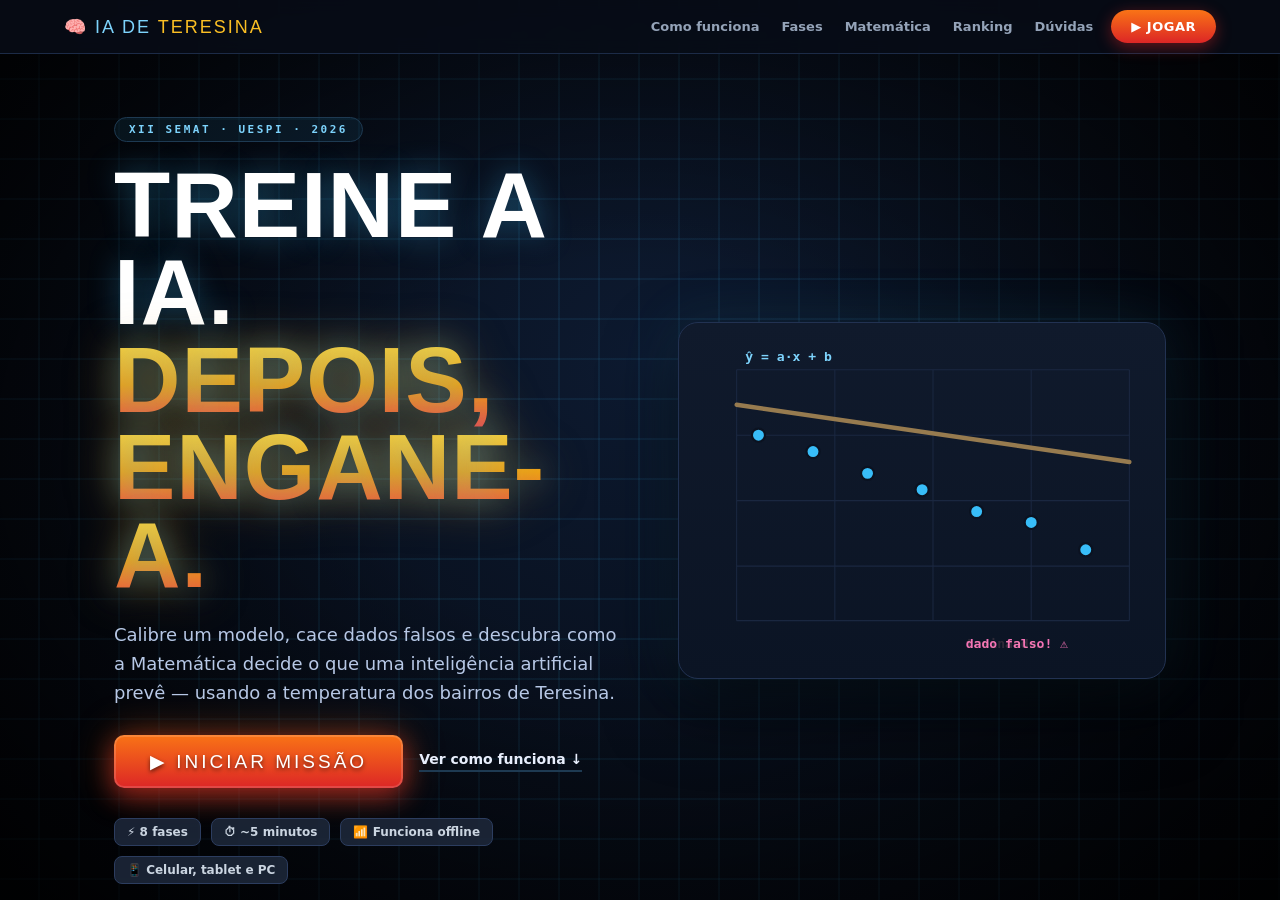
==== index.html @ c582d260 "Atualizei o jogo e adicionei a estruturação final do projeto" ====
<!DOCTYPE html>
<html lang="pt-BR">
<head>
<meta charset="utf-8">
<meta name="viewport" content="width=device-width, initial-scale=1, maximum-scale=1, user-scalable=no, viewport-fit=cover">
<title>IA de Teresina — Arcade Edition</title>
<meta name="description" content="Jogo educativo de Matemática e IA: treine um modelo, cace dados falsos e engane a IA de Teresina. XII SEMAT · UESPI 2026.">
<meta name="theme-color" content="#0b1220">
<link rel="icon" href="data:image/svg+xml,%3Csvg xmlns='http://www.w3.org/2000/svg' viewBox='0 0 100 100'%3E%3Ctext y='.9em' font-size='90'%3E%F0%9F%A7%A0%3C/text%3E%3C/svg%3E">
<link rel="stylesheet" href="style.css">
</head>
<body>
<canvas id="fx" aria-hidden="true"></canvas>
<noscript><p style="padding:24px;color:#fff;font-family:sans-serif">Ative o JavaScript para jogar IA de Teresina.</p></noscript>

<div class="splash" id="splashScreen"><div class="lp">
  <nav class="lp-nav">
    <div class="lp-brand">🧠 IA DE <span>TERESINA</span></div>
    <div class="lp-links"><a role="link" tabindex="0" data-t="lpHow">Como funciona</a><a role="link" tabindex="0" data-t="lpPhases">Fases</a><a role="link" tabindex="0" data-t="lpMath">Matemática</a><a role="link" tabindex="0" data-t="lpRank">Ranking</a><a role="link" tabindex="0" data-t="lpFaq">Dúvidas</a></div>
    <button class="lp-cta js-start">▶ JOGAR</button>
  </nav>

  <section class="lp-hero">
    <div>
      <div class="lp-pill">XII SEMAT · UESPI · 2026</div>
      <h1>TREINE A IA.<br><em>DEPOIS, ENGANE-A.</em></h1>
      <p class="lp-lead">Calibre um modelo, cace dados falsos e descubra como a Matemática decide o que uma inteligência artificial prevê — usando a temperatura dos bairros de Teresina.</p>
      <div class="lp-actions"><button class="btn-start js-start" id="btnStart">▶ INICIAR MISSÃO</button><a class="lp-ghost" role="link" tabindex="0" data-t="lpHow">Ver como funciona ↓</a></div>
      <ul class="lp-proof"><li>⚡ 8 fases</li><li>⏱ ~5 minutos</li><li>📶 Funciona offline</li><li>📱 Celular, tablet e PC</li></ul>
    </div>
    <div class="lp-vis">
      <svg class="lp-svg" viewBox="0 0 420 300" role="img" aria-label="Uma reta de regressão é calibrada e depois puxada por um dado falso">
        <path d="M40 30H400M40 90H400M40 150H400M40 210H400M40 260H400M40 30V260M130 30V260M220 30V260M310 30V260M400 30V260" stroke="#1a2740" fill="none"/>
        <g fill="#38bdf8" stroke="#0b1220" stroke-width="2"><circle cx="60" cy="90" r="6"/><circle cx="110" cy="105" r="6"/><circle cx="160" cy="125" r="6"/><circle cx="210" cy="140" r="6"/><circle cx="260" cy="160" r="6"/><circle cx="310" cy="170" r="6"/><circle cx="360" cy="195" r="6"/></g>
        <circle cx="390" cy="48" r="8" fill="#f472b6" stroke="#0b1220" stroke-width="2"><animate attributeName="opacity" values="0;0;0;1;1;0" keyTimes="0;.45;.5;.55;.9;1" dur="8s" repeatCount="indefinite"/></circle>
        <line x1="40" x2="400" y1="45" y2="45" stroke="#ef4444" stroke-width="4" stroke-linecap="round">
          <animate attributeName="y1" values="45;45;85;85;125;125;45" keyTimes="0;.1;.3;.5;.65;.9;1" dur="8s" repeatCount="indefinite"/>
          <animate attributeName="y2" values="45;45;208;208;150;150;45" keyTimes="0;.1;.3;.5;.65;.9;1" dur="8s" repeatCount="indefinite"/>
          <animate attributeName="stroke" values="#ef4444;#ef4444;#22c55e;#22c55e;#a855f7;#a855f7;#ef4444" keyTimes="0;.1;.3;.5;.65;.9;1" dur="8s" repeatCount="indefinite"/>
        </line>
        <text x="48" y="22">ŷ = a·x + b<animate attributeName="opacity" values="1;1" dur="1s" repeatCount="indefinite"/></text>
        <text x="250" y="285">IA calibrada ✓<animate attributeName="opacity" values="0;0;1;1;0;0" keyTimes="0;.28;.32;.5;.55;1" dur="8s" repeatCount="indefinite"/></text>
        <text x="250" y="285" style="fill:#f472b6">dado falso! ⚠<animate attributeName="opacity" values="0;0;1;1;0" keyTimes="0;.55;.6;.9;.95" dur="8s" repeatCount="indefinite"/></text>
        <text x="250" y="285" style="fill:#fca5a5">treinando…<animate attributeName="opacity" values="1;1;0;0;1" keyTimes="0;.1;.2;.95;1" dur="8s" repeatCount="indefinite"/></text>
      </svg>
    </div>
  </section>

  <section class="lp-sec" id="lpHow">
    <div class="lp-row rv"><div><div class="lp-tag">01 · TREINE</div><h3>Ensine a IA a enxergar o calor</h3><p>Arraste a reta até o erro (EQM) ficar mínimo. Cada ponto é um bairro de Teresina; cada barra é o quanto a IA errou. Você sente, na prática, o que “aprender com dados” significa.</p></div>
      <div class="lp-art"><svg class="lp-svg" viewBox="0 0 320 190"><line x1="20" y1="40" x2="300" y2="150" stroke="#22c55e" stroke-width="4" stroke-linecap="round"/><g stroke="#94a3b8" stroke-dasharray="3 4"><path d="M60 62V45M110 82V105M160 102V90M210 122V140M260 142V132"/></g><g fill="#38bdf8"><circle cx="60" cy="45" r="6"/><circle cx="110" cy="105" r="6"/><circle cx="160" cy="90" r="6"/><circle cx="210" cy="140" r="6"/><circle cx="260" cy="132" r="6"/></g><text x="20" y="180" style="fill:#7dd3fc;font:800 12px ui-monospace,monospace">resíduo = y − ŷ</text></svg></div></div>
    <div class="lp-row rv"><div><div class="lp-tag">02 · INVESTIGUE</div><h3>Detetive de dados</h3><p>Um sensor mente. Uma periferia ficou de fora. Descubra o <b>outlier</b>, corrija o <b>viés de amostragem</b> e veja a reta se endireitar para toda a cidade.</p></div>
      <div class="lp-art"><svg class="lp-svg" viewBox="0 0 320 190"><g fill="#164e63" stroke="#31456b" stroke-width="2"><rect x="10" y="10" width="95" height="50" rx="8"/><rect x="113" y="10" width="95" height="50" rx="8"/><rect x="216" y="10" width="95" height="50" rx="8"/><rect x="10" y="70" width="95" height="50" rx="8"/><rect x="113" y="70" width="95" height="50" rx="8"/><rect x="216" y="70" width="95" height="50" rx="8"/><rect x="113" y="130" width="95" height="50" rx="8"/><rect x="216" y="130" width="95" height="50" rx="8"/></g><rect class="blk" x="10" y="130" width="95" height="50" rx="8" stroke="#ef4444" stroke-width="2"/><text x="58" y="160" text-anchor="middle" style="fill:#fecaca">⚠ 44,0 °C</text></svg></div></div>
    <div class="lp-row rv"><div><div class="lp-tag">03 · ENGANE</div><h3>Agora, vire o hacker</h3><p>Plante dados falsos nas pontas do gráfico e faça a IA errar sem ser detectada. Você descobre a <b>alavancagem</b>: por que um único ponto no lugar certo vale mais que dez no meio.</p></div>
      <div class="lp-art"><svg class="lp-svg" viewBox="0 0 320 190"><line x1="20" y1="60" x2="300" y2="140" stroke="#38bdf8" stroke-width="3" stroke-dasharray="6 6" opacity=".6"/><line x1="20" y1="95" x2="300" y2="72" stroke="#a855f7" stroke-width="4" stroke-linecap="round"/><g fill="#38bdf8"><circle cx="50" cy="70" r="6"/><circle cx="110" cy="85" r="6"/><circle cx="170" cy="103" r="6"/><circle cx="230" cy="120" r="6"/></g><rect x="284" y="26" width="13" height="13" fill="#f472b6" transform="rotate(45 290 32)"/><text x="20" y="180" style="fill:#e9d5ff;font:800 12px ui-monospace,monospace">h = 1/n + (x−x̄)²/Σ(x−x̄)²</text></svg></div></div>
  </section>

  <section class="lp-sec" id="lpPhases"><h2>8 FASES, 8 CONCEITOS</h2><p class="lp-sub">Da calibração ao ataque: cada fase ensina uma ideia real de ciência de dados e segurança de IA.</p><div class="lp-grid" id="lpGrid"></div></section>

  <section class="lp-sec" id="lpMath"><h2>A MATEMÁTICA POR TRÁS</h2><p class="lp-sub">Nada de caixa-preta: tudo que a IA faz aqui cabe numa folha de caderno.</p>
    <div class="lp-grid"><div class="lp-card"><b>Modelo</b><div class="lp-formula">ŷ = a·x + b</div><span>Reta que relaciona área verde e temperatura.</span></div>
    <div class="lp-card"><b>Erro</b><div class="lp-formula">EQM = (1/n)·Σ(y−ŷ)²</div><span>Quanto menor, melhor a IA.</span></div>
    <div class="lp-card"><b>Aprendizado</b><div class="lp-formula">a ← a − η·∂EQM/∂a</div><span>Gradiente descendente: descer a ladeira do erro.</span></div>
    <div class="lp-card"><b>Alavancagem</b><div class="lp-formula">h = 1/n + (x−x̄)²/Σ(x−x̄)²</div><span>Quem tem poder para puxar a reta.</span></div></div>
  </section>

  <section class="lp-sec lp-rank" id="lpRank"><h2>RANKING DO DIA</h2><p class="lp-sub">As melhores pontuações deste dispositivo. Será que você entra no top 10?</p><div class="rank-list" id="lpRankList" style="max-height:none"></div></section>

  <section class="lp-sec" id="lpFaq"><h2>DÚVIDAS RÁPIDAS</h2><p class="lp-sub"></p>
    <details><summary>O que é este jogo?</summary><p>Um jogo educativo sobre regressão linear e segurança de IA. Você treina um modelo que prevê a temperatura de bairros de Teresina, corrige dados ruins e tenta enganá-lo.</p></details>
    <details><summary>Preciso de internet?</summary><p>Não. O jogo roda inteiro no navegador, sem conexão.</p></details>
    <details><summary>Os dados são reais?</summary><p>Os valores são didáticos e simulados, inspirados no calor de Teresina. O foco é entender o método, não medir a cidade.</p></details>
    <details><summary>A IA realmente aprende?</summary><p>Sim, de forma simples: é uma regressão linear ajustada por mínimos quadrados e gradiente descendente — a base de muitos modelos maiores.</p></details>
    <details><summary>Transparência sobre o uso de IA</summary><p>Ferramentas de IA apoiaram a programação do jogo. A Matemática, os dados e os testes são conferidos pela equipe, e os limites do modelo são discutidos no próprio jogo (viés, poucos dados e extrapolação).</p></details>
  </section>

  <section class="lp-final"><h2>PRONTO PARA ENGANAR A IA?</h2><button class="btn-start js-start">▶ INICIAR MISSÃO</button></section>

  <footer class="lp-foot">
    <div class="by">🎓 Estudantes do CETI Governador Dirceu Mendes Arcoverde</div><br>
    <b>XII Semana de Matemática da UESPI</b> · Feira de Matemática, Tecnologia e Inovação<br>
    16 a 19 de novembro de 2026 · Teresina, PI<br>
    Tema: “Conexões Inteligentes: A Matemática na Era da IA e das Novas Tecnologias de Ensino”
  </footer>
</div></div>

<div class="stage-overlay" id="stageOverlay">
  <div class="stage-flash"></div>
  <div class="stage-card">
    <div class="stage-num" id="stageNum">1</div>
    <div class="stage-content">
      <div class="stage-tag" id="stageTag">STAGE 01 / 08</div>
      <div class="stage-title" id="stageTitle">CALIBRAÇÃO</div>
      <div class="stage-sub" id="stageSub">Arraste as pontas da reta</div>
    </div>
  </div>
</div>

<div class="clear-overlay" id="clearOverlay">
  <div class="clear-card">
    <div class="clear-check">✓</div>
    <div class="clear-title">STAGE CLEAR!</div>
    <div class="clear-bonus" id="clearBonus">+300 PTS</div>
    <div class="clear-extra" id="clearExtra"></div>
  </div>
</div>

<div class="combo-flash" id="comboFlash">
  <div class="combo-flash-inner">
    <div class="combo-flash-text" id="comboFlashText">COMBO x3!</div>
    <div class="combo-flash-sub" id="comboFlashSub">+100 PTS EXTRA</div>
  </div>
</div>

<div class="concept-card" id="conceptCard">
  <button class="concept-close" id="conceptClose" aria-label="Fechar">×</button>
  <div class="concept-icon" id="conceptIcon">💡</div>
  <div class="concept-tag" id="conceptTag">CONCEITO</div>
  <div class="concept-title" id="conceptTitle">Ajuste de Modelo</div>
  <div class="concept-text" id="conceptText">Uma reta representa a relação entre variáveis.</div>
  <div class="concept-formula" id="conceptFormula">ŷ = a·x + b</div>
</div>

<div id="app">
  <header>
    <div class="brand">🧠 IA DE <span>TERESINA</span></div>
    <div class="hud">
      <div class="chip timer" id="hudTimer">0:00</div>
      <div class="chip combo" id="hudCombo">🔥 x0</div>
      <div class="chip lvl"><span class="lvl-badge">LV</span><b id="hudLevel">1</b></div>
      <div class="chip">⭐ <b id="hudScore">0</b></div>
      <button class="chip" id="btnMath" title="Ver a Matemática" aria-label="Ver a Matemática">📐</button>
      <button class="chip" id="btnMute" title="Som" aria-label="Ligar ou desligar o som">🔊</button>
      <button class="chip" id="btnFull" title="Tela cheia" aria-label="Tela cheia">⛶</button>
      <button class="chip" id="btnReset" title="Reiniciar" aria-label="Reiniciar a partida">↻</button>
    </div>
  </header>
  <div class="stage-track" id="stagePips">
    <div class="pip active" data-n="1"></div>
    <div class="pip" data-n="2"></div>
    <div class="pip" data-n="3"></div>
    <div class="pip" data-n="4"></div>
    <div class="pip" data-n="5"></div>
    <div class="pip" data-n="6"></div>
    <div class="pip" data-n="7"></div>
    <div class="pip" data-n="8"></div>
  </div>
  <div class="banner" id="banner" role="status" aria-live="polite">Arraste as pontas da reta para calibrar a previsão de calor!</div>
  <div class="mathstrip">
    <span class="ms-tag">CÁLCULO</span>
    <span class="ms-body" id="msBody" title="Ver a Matemática">ŷ = a·x + b</span>
    <div class="train-indicator">
      <svg class="brain" id="brain" viewBox="0 0 60 22" aria-hidden="true"></svg>
      <div class="train-stat"><span class="lbl">ÉPOCA</span><span class="val" id="epochNum">0</span></div>
      <div class="train-stat"><span class="lbl">LOSS</span><span class="val" id="lossVal">—</span></div>
    </div>
  </div>
  <main>
    <section class="panel" id="graphPanel">
      <div class="boss-badge">⚠ BOSS FIGHT ⚠</div>
      <div class="hack-badge">💀 MODO HACKER 💀</div>
      <div class="thermo">
        <div class="tube"><div class="mercury" id="mercury"></div></div>
        <div class="tval" id="tval">43°C</div>
        <div class="tlabel">SENSAÇÃO<br>TÉRMICA</div>
      </div>
      <div class="canvas-wrap">
        <canvas id="graph"></canvas>
        <div class="prec-overlay">PRECISÃO<div class="prec-bar"><div class="prec-fill" id="precFill"></div></div></div>
        <div class="eqm-readout" id="eqmReadout">EQM 0,000</div>
        <div class="train-log" id="trainLog"></div>
        <div class="hack-toolbar" id="hackToolbar">
          <button class="hack-btn" id="btnUndoHack">↶ Desfazer</button>
          <button class="hack-btn" id="btnClearHack">⟲ Limpar</button>
        </div>
      </div>
    </section>
    <section class="panel" id="mapPanel">
      <div class="map-title">MAPA DE TERESINA</div>
      <canvas id="aiSphere" aria-hidden="true"></canvas>
      <div class="ai-say" id="aiSay" role="status"></div>
      <svg id="map" viewBox="0 0 324 222" preserveAspectRatio="xMidYMid meet"></svg>
      <div class="map-legend">
        <div class="lg"><span class="dot" style="background:#164e63"></span>COM DADOS</div>
        <div class="lg"><span class="dot" style="background:#475569"></span>SEM DADOS</div>
        <div class="lg"><span class="dot" style="background:#166534"></span>COLETADO</div>
      </div>
    </section>
  </main>
</div>

<div class="overlay" id="eduModal">
  <div class="card edu-card">
    <div class="edu-badge">📚 CONCEITO</div>
    <div class="edu-scroll">
    <div class="edu-icon" id="eduIcon">📈</div>
    <div class="edu-term" id="eduTerm">Regressão Linear</div>
    <div class="edu-def" id="eduDef"></div>
    <div class="edu-formula-box">
      <div class="edu-formula-label">FÓRMULA</div>
      <div class="edu-formula" id="eduFormula"></div>
    </div>
    <div class="edu-why" id="eduWhy"></div>
    <div class="edu-preview" id="eduPreview"></div>
    <button class="btn" id="btnEduUnderstood">Entendi ✓</button>
    </div>
  </div>
</div>

<div class="overlay" id="anomalyModal">
  <div class="card">
    <h3>🔍 Analisar Causa da Anomalia</h3>
    <p>O sensor do <b>Polo Industrial</b> marcou <b>44,0 °C</b> enquanto o modelo previa <b id="predVal">—</b>.</p>
    <div class="calcbox" id="calcBox"></div>
    <p>Qual é o <b>resíduo</b> desse sensor?</p>
    <div class="options" id="anomalyOptions"></div>
    <div class="loading-wrap" id="loadingWrap">
      <div class="loading-bar"><div class="loading-fill" id="loadingFill"></div></div>
      <div class="loading-txt" id="loadingTxt">Treinando a IA…</div>
    </div>
  </div>
</div>

<div class="overlay" id="quizModal">
  <div class="card">
    <h3 id="quizTitle"></h3>
    <div id="quizBody"></div>
    <div class="options" id="quizOptions"></div>
  </div>
</div>

<div class="overlay" id="mathModal">
  <div class="card">
    <h3>📐 A Matemática por trás da IA</h3>
    <div class="calcbox" style="border-left-color:#f59e0b">
      <div class="cl"><span>1 · Regressão Linear</span><b>ŷ = a·x + b</b></div>
      <div class="cl"><span>a = <b id="mA">0</b> · b = <b id="mB">0</b></span></div>
    </div>
    <div class="calcbox">
      <div class="cl"><span>2 · EQM = (1/n)·Σ(y−ŷ)²</span><b id="mEqm">0</b></div>
      <div class="cl"><span>n = <b id="mN">0</b></span></div>
    </div>
    <div class="calcbox">
      <div class="cl"><span>3 · Gradiente ∂EQM/∂a = −(2/n)Σx(y−ŷ)</span><b id="mGa">0</b></div>
      <div class="cl"><span>Gradiente ∂EQM/∂b = −(2/n)Σ(y−ŷ)</span><b id="mGb">0</b></div>
    </div>
    <div class="calcbox">
      <div class="cl"><span>4 · Passo</span><b>a ← a − η·∂EQM/∂a</b></div>
      <div class="cl"><span>b ← b − η·∂EQM/∂b</span></div>
    </div>
    <div class="calcbox" style="border-left-color:#a855f7">
      <div class="cl"><span>5 · Alavancagem de um ponto</span><b>h = 1/n + (x−x̄)²/Σ(x−x̄)²</b></div>
      <div class="cl"><span>Pontos nos extremos têm h grande → puxam a reta</span></div>
    </div>
    <p style="font-size:12px;margin-top:6px">Um <b>outlier</b> tem resíduo grande e puxa a reta inteira. Amostra incompleta gera <b>viés</b>. Um dado com <b>alta alavancagem</b> e resíduo pequeno escapa do detector — é o <b>mascaramento</b>.</p>
    <div style="text-align:center;margin-top:12px">
      <button class="btn ghost" id="closeMath">FECHAR</button>
    </div>
  </div>
</div>

<div class="overlay" id="finalModal">
  <div class="card final-card">
    <div style="font-size:40px" id="finalEmoji">🥇</div>
    <div class="final-title" id="finalTitle">HACKER DE TERESINA</div>
    <div class="final-sub">Titulação XII SEMAT · IA de Teresina</div>
    <div class="stat-row">
      <div class="stat"><div class="v" id="finalScore">0</div><div class="l">PONTOS</div></div>
      <div class="stat"><div class="v" id="finalTime">0s</div><div class="l">TEMPO</div></div>
      <div class="stat"><div class="v" id="finalCombo">0</div><div class="l">COMBO</div></div>
    </div>
    <div class="initials-row" id="initialsRow">
      <input type="text" id="initialsInput" maxlength="3" placeholder="ABC" aria-label="Suas iniciais">
      <button class="btn green" id="btnSaveRank" style="white-space:nowrap">SALVAR</button>
    </div>
    <div class="recap-t" id="recapT"></div>
    <div class="recap" id="recap"></div>
    <div class="rank-list" id="rankList"></div>
    <button class="btn" id="btnNextPlayer" style="margin-top:8px">▶ PRÓXIMO JOGADOR</button>
  </div>
</div>

<script src="game.js"></script>
</body>
</html>
---- style.css ----
*{box-sizing:border-box;margin:0;padding:0}html,body{height:100%}
body{font-family:'Segoe UI',system-ui,-apple-system,Roboto,sans-serif;
  background:radial-gradient(1400px 900px at 50% -20%,#1a2b4f 0%,#0b1220 55%,#04070e 100%);
  color:#e8eefc;overflow:hidden;-webkit-user-select:none;user-select:none;-webkit-tap-highlight-color:transparent}
body::before{content:'';position:fixed;inset:0;pointer-events:none;z-index:1;
  background:radial-gradient(ellipse at center,transparent 40%,rgba(0,0,0,.45) 100%)}
body::after{content:'';position:fixed;inset:0;pointer-events:none;z-index:2;
  background:repeating-linear-gradient(0deg,rgba(255,255,255,.015) 0px,rgba(255,255,255,.015) 1px,transparent 1px,transparent 3px);mix-blend-mode:overlay}
#app{display:flex;flex-direction:column;height:100vh;height:100dvh;position:relative;z-index:3}
header{display:flex;align-items:center;gap:8px;
  padding:calc(7px + env(safe-area-inset-top,0px)) calc(12px + env(safe-area-inset-right,0px)) 7px calc(12px + env(safe-area-inset-left,0px));
  background:linear-gradient(180deg,rgba(20,30,52,.95),rgba(14,22,38,.92));
  border-bottom:1px solid #2c3d5f;
  box-shadow:0 2px 20px rgba(0,0,0,.5),inset 0 -1px 0 rgba(56,189,248,.15);
  flex:0 0 auto;z-index:5;flex-wrap:wrap}
.brand{font-family:'Impact','Arial Black',sans-serif;font-weight:900;font-size:17px;letter-spacing:2px;white-space:nowrap;
  background:linear-gradient(180deg,#7dd3fc,#2563eb);-webkit-background-clip:text;background-clip:text;color:transparent;
  filter:drop-shadow(0 0 8px rgba(56,189,248,.5))}
.brand span{background:linear-gradient(180deg,#fde68a,#f59e0b);-webkit-background-clip:text;background-clip:text;color:transparent;
  filter:drop-shadow(0 0 8px rgba(245,158,11,.5))}
.hud{margin-left:auto;display:flex;gap:6px;align-items:center;flex-wrap:wrap;justify-content:flex-end}
.chip{background:linear-gradient(180deg,#1e2a44,#141e33);border:1px solid #2c3d5f;border-radius:6px;padding:5px 10px;
  font-size:11.5px;font-weight:800;color:#c9d8f5;white-space:nowrap;
  box-shadow:inset 0 1px 0 rgba(255,255,255,.05),0 2px 6px rgba(0,0,0,.3);
  letter-spacing:.5px;font-family:ui-monospace,'Cascadia Code',monospace}
.chip b{color:#7dd3fc;font-weight:900}
.chip.timer{color:#fde68a;border-color:#78350f;box-shadow:inset 0 1px 0 rgba(255,255,255,.05),0 0 12px rgba(245,158,11,.2)}
.chip.combo{background:linear-gradient(180deg,#7c2d12,#451a03);border-color:#ea580c;color:#fed7aa;display:none;animation:comboPulse .6s ease-in-out infinite}
@keyframes comboPulse{50%{box-shadow:inset 0 1px 0 rgba(255,255,255,.05),0 0 20px rgba(234,88,12,.7)}}
.chip.lvl{background:linear-gradient(180deg,#164e63,#0c4a6e);border-color:#0891b2;color:#a5f3fc}
.chip.lvl .lvl-badge{font-size:9px;letter-spacing:1.5px;color:#67e8f9;margin-right:2px}
button.chip{cursor:pointer;font-family:ui-monospace,monospace;transition:.15s;color:#c9d8f5;background:linear-gradient(180deg,#243354,#182236)}
button.chip:hover{background:linear-gradient(180deg,#2c3d63,#1f2b44);border-color:#3d5480;box-shadow:inset 0 1px 0 rgba(255,255,255,.08),0 0 14px rgba(56,189,248,.25)}
button.chip:active{transform:scale(.95)}
.stage-track{flex:0 0 auto;display:flex;align-items:center;justify-content:center;gap:6px;padding:5px 12px;background:#0a1220;border-bottom:1px solid #16233a}
.pip{width:28px;height:8px;border-radius:2px;background:#1a2740;border:1px solid #253350;transition:.35s cubic-bezier(.2,1.2,.4,1)}
.pip.done{background:linear-gradient(90deg,#22c55e,#16a34a);border-color:#4ade80;box-shadow:0 0 10px rgba(34,197,94,.5)}
.pip.active{background:linear-gradient(90deg,#38bdf8,#0ea5e9);border-color:#7dd3fc;box-shadow:0 0 12px rgba(56,189,248,.7);animation:pipPulse 1.2s ease-in-out infinite}
@keyframes pipPulse{50%{box-shadow:0 0 20px rgba(56,189,248,1)}}
.banner{flex:0 0 auto;padding:8px 14px;font-size:13.5px;font-weight:800;text-align:center;
  background:linear-gradient(180deg,rgba(30,42,68,.7),rgba(15,25,42,.85));
  border-bottom:1px solid #1c2b47;color:#cfe4ff;min-height:38px;display:flex;align-items:center;justify-content:center;
  transition:background .3s;letter-spacing:.3px;text-shadow:0 1px 3px rgba(0,0,0,.5)}
.banner.alert{background:linear-gradient(180deg,rgba(127,29,29,.75),rgba(60,15,15,.85));border-color:#7f1d1d;color:#fecaca;animation:bannerAlert 1s ease-in-out infinite}
@keyframes bannerAlert{50%{background:linear-gradient(180deg,rgba(185,28,28,.9),rgba(80,15,15,.9))}}
.banner.ok{background:linear-gradient(180deg,rgba(21,128,61,.6),rgba(10,60,30,.85));border-color:#166534;color:#bbf7d0}
.banner.gold{background:linear-gradient(180deg,rgba(180,83,9,.6),rgba(80,40,10,.85));border-color:#b45309;color:#fde68a;animation:bannerGold 1.5s ease-in-out infinite}
@keyframes bannerGold{50%{background:linear-gradient(180deg,rgba(217,119,6,.75),rgba(100,50,10,.9))}}
.banner.hack{background:linear-gradient(180deg,rgba(88,28,135,.85),rgba(50,15,80,.9));border-color:#a855f7;color:#e9d5ff;animation:bannerHack 1.4s ease-in-out infinite}
@keyframes bannerHack{50%{background:linear-gradient(180deg,rgba(126,34,206,.9),rgba(70,20,110,.9))}}
.mathstrip{flex:0 0 auto;display:flex;align-items:center;gap:10px;padding:5px 14px;background:#0a1220;border-bottom:1px solid #16233a;
  font-family:ui-monospace,'Cascadia Code',Consolas,monospace;font-size:12px;color:#8fa6c9;overflow:hidden;white-space:nowrap}
.ms-tag{font-size:8px;letter-spacing:1.4px;text-transform:uppercase;color:#38bdf8;font-weight:900;border:1px solid #1e3a52;border-radius:4px;padding:2px 6px;flex:0 0 auto;background:rgba(56,189,248,.08)}
.ms-body{overflow:hidden;text-overflow:ellipsis;min-width:0;flex:1 1 auto;cursor:pointer;transition:color .15s}
.ms-body:hover{color:#c9d8f5}
.ms-body b{color:#7dd3fc;font-weight:800}
.ms-body em{color:#fde68a;font-style:normal;font-weight:900}
.train-indicator{display:flex;align-items:center;gap:7px;flex:0 0 auto;border-left:1px solid #1d2b45;padding-left:9px;font-size:10.5px;color:#6b81a8;font-weight:700}
.brain{width:50px;height:20px;color:#38bdf8;opacity:.35;transition:opacity .3s,filter .3s}
.brain.active{opacity:1;filter:drop-shadow(0 0 4px #38bdf8);animation:brainPulse .55s ease-in-out infinite}
@keyframes brainPulse{50%{filter:drop-shadow(0 0 9px #38bdf8)}}
.train-stat{display:flex;flex-direction:column;line-height:1.15}
.train-stat .lbl{font-size:7.5px;letter-spacing:.5px;text-transform:uppercase;color:#45608c}
.train-stat .val{font-size:11px;color:#7dd3fc;font-weight:800;font-family:ui-monospace,monospace}
main{flex:1 1 auto;display:grid;grid-template-columns:1.32fr 1fr;gap:9px;
  padding:9px calc(9px + env(safe-area-inset-right,0px)) calc(9px + env(safe-area-inset-bottom,0px)) calc(9px + env(safe-area-inset-left,0px));
  min-height:0}
.panel{position:relative;background:linear-gradient(180deg,#101a2c,#0b1424);border:1px solid #223252;border-radius:12px;min-height:0;overflow:hidden;box-shadow:0 6px 24px rgba(0,0,0,.5),inset 0 1px 0 rgba(255,255,255,.03)}
#graphPanel{display:flex}
#graphPanel.boss{border-color:#ef4444;animation:bossPulse 1.4s ease-in-out infinite}
@keyframes bossPulse{0%,100%{box-shadow:0 0 30px rgba(239,68,68,.25) inset,0 0 20px rgba(239,68,68,.2);border-color:#ef4444}50%{box-shadow:0 0 60px rgba(239,68,68,.45) inset,0 0 40px rgba(239,68,68,.5);border-color:#f87171}}
#graphPanel.hack{border-color:#a855f7;animation:hackPulse 1.6s ease-in-out infinite}
@keyframes hackPulse{0%,100%{box-shadow:0 0 30px rgba(168,85,247,.28) inset,0 0 22px rgba(168,85,247,.22);border-color:#a855f7}50%{box-shadow:0 0 60px rgba(168,85,247,.5) inset,0 0 42px rgba(168,85,247,.55);border-color:#c084fc}}
.boss-badge{position:absolute;top:8px;left:50%;transform:translateX(-50%);padding:3px 12px;border-radius:4px;font-size:10px;font-weight:900;letter-spacing:2px;
  font-family:ui-monospace,monospace;color:#fff;z-index:4;background:linear-gradient(180deg,#dc2626,#991b1b);border:1px solid #f87171;
  box-shadow:0 0 15px rgba(239,68,68,.8);display:none;animation:bossBadgePulse .8s ease-in-out infinite}
@keyframes bossBadgePulse{50%{box-shadow:0 0 25px rgba(239,68,68,1)}}
#graphPanel.boss .boss-badge{display:block}
.hack-badge{position:absolute;top:8px;left:50%;transform:translateX(-50%);padding:3px 12px;border-radius:4px;font-size:10px;font-weight:900;letter-spacing:2px;
  font-family:ui-monospace,monospace;color:#fff;z-index:4;background:linear-gradient(180deg,#a855f7,#6b21a8);border:1px solid #c084fc;
  box-shadow:0 0 15px rgba(168,85,247,.8);display:none;animation:hackBadgePulse .9s ease-in-out infinite}
@keyframes hackBadgePulse{50%{box-shadow:0 0 25px rgba(168,85,247,1)}}
#graphPanel.hack .hack-badge{display:block}
.hack-toolbar{position:absolute;bottom:44px;left:8px;z-index:8;display:none;gap:5px;flex-wrap:wrap;max-width:calc(100% - 16px)}
.hack-toolbar.show{display:flex}
.hack-btn{padding:6px 11px;border-radius:7px;border:1.5px solid #a855f7;background:linear-gradient(180deg,#2a1745,#180d28);
  color:#e9d5ff;font-family:ui-monospace,monospace;font-size:11px;font-weight:800;cursor:pointer;
  box-shadow:0 3px 10px rgba(168,85,247,.35);transition:.15s;white-space:nowrap}
.hack-btn:hover{background:linear-gradient(180deg,#3a1f5c,#22133a);border-color:#c084fc}
.hack-btn:active{transform:scale(.95)}
.hack-btn:disabled{opacity:.45;cursor:not-allowed}
.thermo{flex:0 0 62px;display:flex;flex-direction:column;align-items:center;justify-content:center;gap:5px;padding:8px 0}
.tube{position:relative;width:18px;flex:1;max-height:145px;min-height:48px;background:#0a1424;border:2px solid #2c3d5f;border-radius:10px;overflow:hidden;box-shadow:inset 0 2px 8px rgba(0,0,0,.6)}
.mercury{position:absolute;bottom:0;left:0;right:0;height:40%;border-radius:8px;background:linear-gradient(180deg,#f97316,#ef4444);transition:height .3s ease,background .3s}
.tval{font-size:14px;font-weight:900;color:#fca5a5;letter-spacing:-.3px;font-family:ui-monospace,monospace}
.tlabel{font-size:7.5px;text-align:center;color:#5d7196;line-height:1.15;font-weight:900;letter-spacing:.5px;text-transform:uppercase}
.canvas-wrap{flex:1;position:relative;min-width:0}
#graph{position:absolute;inset:0;touch-action:none;display:block}
#graph.grab{cursor:grab}
#graph.grab:active{cursor:grabbing}
#graph.crosshair{cursor:crosshair}
#graph.pointer{cursor:pointer}
#graph.hackcursor{cursor:crosshair;filter:hue-rotate(0deg)}
.prec-overlay{position:absolute;top:8px;left:10px;pointer-events:none;font-size:9.5px;font-weight:800;color:#7f93b8;letter-spacing:.5px;text-transform:uppercase}
.prec-bar{width:100px;height:5px;background:#0a1424;border-radius:99px;margin-top:4px;overflow:hidden;border:1px solid #1e2c46}
.prec-fill{height:100%;width:0%;border-radius:99px;background:linear-gradient(90deg,#ef4444,#eab308,#22c55e);background-size:300% 100%;transition:width .2s}
.eqm-readout{position:absolute;top:8px;right:10px;font-family:ui-monospace,monospace;font-size:11px;font-weight:900;color:#7dd3fc;
  background:rgba(10,18,32,.85);padding:3px 9px;border-radius:5px;border:1px solid #1e2c46;pointer-events:none;letter-spacing:.5px;box-shadow:0 2px 8px rgba(0,0,0,.5)}
#graphPanel.hack .eqm-readout{color:#e9d5ff;border-color:#6b21a8;background:rgba(50,15,80,.9)}
.train-log{position:absolute;bottom:8px;left:52px;right:12px;font-family:ui-monospace,'Cascadia Code',monospace;font-size:9.5px;color:#7dd3fc;pointer-events:none;text-align:right;line-height:1.5;opacity:.85;text-shadow:0 1px 2px rgba(0,0,0,.9)}
.train-log div{padding:1px 5px;background:rgba(10,18,32,.65);border-radius:3px;margin-top:2px;display:inline-block;border-right:2px solid #38bdf8}
#graphPanel.hack .train-log div{border-right-color:#a855f7;color:#e9d5ff}
.train-log div.new{animation:logIn .4s ease-out}
@keyframes logIn{from{opacity:0;transform:translateX(15px)}to{opacity:1;transform:translateX(0)}}
#aiSphere{position:absolute;top:26px;right:6px;width:86px;height:86px;pointer-events:none;z-index:6;filter:drop-shadow(0 0 10px rgba(56,189,248,.35))}
#mapPanel{display:flex;flex-direction:column}
.map-title{font-size:10px;font-weight:900;letter-spacing:1.5px;text-transform:uppercase;color:#5d7196;padding:8px 11px 3px;display:flex;align-items:center;gap:6px}
.map-title::before{content:'◆';color:#38bdf8;font-size:8px}
#map{flex:1;width:100%;min-height:0;padding:4px 8px 6px}
#map polygon{stroke:#31456b;stroke-width:1.5;transition:fill .35s;cursor:pointer}
#map polygon:hover{stroke:#7dd3fc;stroke-width:2.4;filter:drop-shadow(0 0 4px #38bdf8)}
#map text{pointer-events:none;fill:#9db2d6;font-size:9px;font-weight:800;text-anchor:middle;dominant-baseline:middle;letter-spacing:.1px}
@keyframes blinkAlert{0%,100%{fill:#7f1d1d}50%{fill:#ef4444}}
@keyframes blinkCollect{0%,100%{fill:#1a2438}50%{fill:#475569}}
.blink-alert{animation:blinkAlert .62s infinite}
.blink-collect{animation:blinkCollect 1.05s infinite}
.map-legend{padding:0 11px 8px;font-size:10px;color:#6b81a8;display:flex;gap:10px;flex-wrap:wrap}
.lg{display:flex;align-items:center;gap:4px}
.dot{width:8px;height:8px;border-radius:2px;display:inline-block}

.splash{position:fixed;inset:0;z-index:200;display:none;align-items:center;justify-content:center;overflow:hidden;background:radial-gradient(circle at 50% 40%,#0d1a30 0%,#060b15 70%,#02040a 100%)}
.splash.show{display:flex}
.splash::before{content:'';position:absolute;inset:0;pointer-events:none;background:linear-gradient(transparent 95%,rgba(56,189,248,.08) 95%),linear-gradient(90deg,transparent 95%,rgba(56,189,248,.08) 95%);background-size:40px 40px;animation:gridScroll 20s linear infinite}
@keyframes gridScroll{to{background-position:40px 40px}}
.splash::after{content:'';position:absolute;inset:0;pointer-events:none;background:radial-gradient(ellipse at center,transparent 30%,rgba(0,0,0,.85) 100%)}
.btn-start{padding:16px 44px;border:none;border-radius:10px;cursor:pointer;font-family:'Impact','Arial Black',sans-serif;font-size:20px;letter-spacing:3px;color:#fff;
  background:linear-gradient(180deg,#f97316 0%,#dc2626 100%);
  box-shadow:0 0 0 2px rgba(255,255,255,.15) inset,0 8px 24px rgba(220,38,38,.55),0 0 40px rgba(249,115,22,.4);
  text-shadow:0 2px 4px rgba(0,0,0,.6);transition:.15s;animation:btnPulse 1.8s ease-in-out infinite}
@keyframes btnPulse{50%{box-shadow:0 0 0 2px rgba(255,255,255,.2) inset,0 8px 30px rgba(220,38,38,.8),0 0 60px rgba(249,115,22,.7)}}
.btn-start:hover{transform:scale(1.05);filter:brightness(1.15)}
.btn-start:active{transform:scale(.97)}

.stage-overlay{position:fixed;inset:0;z-index:150;display:none;align-items:center;justify-content:center;pointer-events:none}
.stage-overlay.show{display:flex}
.stage-flash{position:absolute;inset:0;background:radial-gradient(circle at center,rgba(56,189,248,.55) 0%,transparent 55%);animation:flashFade .7s ease-out forwards}
@keyframes flashFade{from{opacity:1}to{opacity:0}}
.stage-card{position:relative;display:flex;align-items:center;gap:22px;padding:22px 40px 22px 22px;
  background:linear-gradient(135deg,#16233a 0%,#0a1428 100%);border:2px solid #38bdf8;border-radius:14px;
  box-shadow:0 0 40px rgba(56,189,248,.5),0 0 0 4px rgba(56,189,248,.1),inset 0 0 20px rgba(56,189,248,.15);
  animation:stageEnter .55s cubic-bezier(.2,1.4,.4,1)}
@keyframes stageEnter{0%{transform:translateX(-120px) scale(.7);opacity:0}60%{transform:translateX(15px) scale(1.04);opacity:1}100%{transform:translateX(0) scale(1)}}
.stage-num{font-family:'Impact','Arial Black',sans-serif;font-size:80px;line-height:1;
  background:linear-gradient(180deg,#38bdf8,#2563eb);-webkit-background-clip:text;background-clip:text;color:transparent;
  -webkit-text-stroke:2px rgba(56,189,248,.6);filter:drop-shadow(0 0 20px rgba(56,189,248,.9))}
.stage-content{text-align:left}
.stage-tag{font-family:ui-monospace,monospace;font-size:11px;letter-spacing:3px;color:#38bdf8;font-weight:900;margin-bottom:4px;text-shadow:0 0 10px rgba(56,189,248,.7)}
.stage-title{font-family:'Impact','Arial Black',sans-serif;font-size:30px;letter-spacing:2px;color:#fff;text-shadow:0 0 20px rgba(56,189,248,.7),0 3px 8px rgba(0,0,0,.8);margin-bottom:4px}
.stage-sub{font-size:13px;color:#94a3b8;font-weight:600;max-width:280px;line-height:1.35}
.clear-overlay{position:fixed;inset:0;z-index:150;display:none;align-items:center;justify-content:center;pointer-events:none}
.clear-overlay.show{display:flex}
.clear-card{padding:24px 46px;text-align:center;background:linear-gradient(135deg,#052e16 0%,#062e1f 100%);border:2px solid #22c55e;border-radius:14px;
  box-shadow:0 0 50px rgba(34,197,94,.55),inset 0 0 25px rgba(34,197,94,.2);animation:clearEnter .6s cubic-bezier(.2,1.5,.4,1)}
@keyframes clearEnter{0%{transform:scale(.4) rotate(-8deg);opacity:0}60%{transform:scale(1.08) rotate(2deg);opacity:1}100%{transform:scale(1) rotate(0)}}
.clear-check{font-size:52px;margin-bottom:4px;filter:drop-shadow(0 0 20px rgba(34,197,94,.9));animation:checkPop .5s cubic-bezier(.2,1.5,.4,1)}
@keyframes checkPop{0%{transform:scale(0)}80%{transform:scale(1.3)}100%{transform:scale(1)}}
.clear-title{font-family:'Impact','Arial Black',sans-serif;font-size:32px;letter-spacing:3px;background:linear-gradient(180deg,#4ade80,#15803d);
  -webkit-background-clip:text;background-clip:text;color:transparent;-webkit-text-stroke:1.5px rgba(74,222,128,.5);
  filter:drop-shadow(0 0 20px rgba(34,197,94,.8));margin-bottom:6px}
.clear-bonus{font-family:ui-monospace,monospace;font-size:22px;font-weight:900;color:#fde047;letter-spacing:2px;
  text-shadow:0 0 15px rgba(253,224,71,.8),0 2px 6px rgba(0,0,0,.8);animation:bonusPop .5s .1s cubic-bezier(.2,1.5,.4,1) both}
@keyframes bonusPop{0%{transform:scale(0);opacity:0}100%{transform:scale(1);opacity:1}}
.clear-extra{margin-top:8px;font-size:12.5px;color:#86efac;font-weight:700;letter-spacing:.5px;opacity:.9}

.combo-flash{position:fixed;inset:0;z-index:140;display:none;align-items:center;justify-content:center;pointer-events:none}
.combo-flash.show{display:flex}
.combo-flash-inner{text-align:center;animation:comboPop 1s cubic-bezier(.2,1.4,.4,1) forwards}
@keyframes comboPop{0%{transform:scale(.3) rotate(-15deg);opacity:0}40%{transform:scale(1.2) rotate(4deg);opacity:1}70%{transform:scale(1) rotate(0)}100%{transform:scale(1.15) rotate(0);opacity:0}}
.combo-flash-text{font-family:'Impact','Arial Black',sans-serif;font-size:clamp(64px,16vw,150px);letter-spacing:5px;line-height:.9;
  background:linear-gradient(180deg,#fde047 0%,#f97316 50%,#ef4444 100%);-webkit-background-clip:text;background-clip:text;color:transparent;
  -webkit-text-stroke:2px rgba(255,255,255,.25);filter:drop-shadow(0 0 25px rgba(249,115,22,.9)) drop-shadow(0 0 60px rgba(239,68,68,.5))}
.combo-flash-sub{font-family:ui-monospace,monospace;font-size:clamp(16px,3vw,22px);color:#fde68a;font-weight:900;letter-spacing:4px;margin-top:8px;text-shadow:0 0 20px rgba(253,230,138,.9)}

.concept-card{position:fixed;top:86px;right:16px;width:290px;background:linear-gradient(180deg,#152138,#0f1928);border:1px solid #2c3d5f;border-left:3px solid #38bdf8;
  border-radius:10px;padding:12px 14px;z-index:55;box-shadow:0 12px 32px rgba(0,0,0,.6),0 0 25px rgba(56,189,248,.15);
  opacity:0;transform:translateX(50px);transition:.42s cubic-bezier(.2,1.2,.4,1);pointer-events:none;display:none}
.concept-card.show{opacity:1;transform:translateX(0);pointer-events:auto;display:block}
.concept-close{position:absolute;top:5px;right:6px;background:transparent;border:none;color:#5d7196;font-size:18px;cursor:pointer;padding:2px 6px;font-family:inherit;transition:color .15s;line-height:1}
.concept-close:hover{color:#e8eefc}
.concept-icon{font-size:19px;margin-bottom:3px}
.concept-tag{font-size:8.5px;letter-spacing:1.5px;color:#38bdf8;font-weight:900;text-transform:uppercase;margin-bottom:2px}
.concept-title{font-size:13px;font-weight:900;color:#e8eefc;margin-bottom:4px;line-height:1.25}
.concept-text{font-size:11.5px;line-height:1.45;color:#93a9cc;margin-bottom:7px}
.concept-formula{font-family:ui-monospace,'Cascadia Code',monospace;font-size:11.5px;color:#7dd3fc;background:#0a1322;padding:5px 8px;border-radius:5px;text-align:center;font-weight:800;border:1px solid #1a2742}

.edu-card{max-width:520px;text-align:center;padding:28px 30px 24px;position:relative;background:linear-gradient(180deg,#152138 0%,#0d1828 100%);
  border:1px solid #38bdf8;box-shadow:0 24px 60px rgba(0,0,0,.7),0 0 40px rgba(56,189,248,.25)}
.card.edu-card{overflow:visible;max-height:none;margin-top:14px}
.edu-scroll{max-height:calc(90vh - 70px);max-height:calc(90dvh - 70px);overflow-y:auto;overflow-x:hidden;padding:0 2px;-webkit-overflow-scrolling:touch}
.edu-badge{z-index:2;white-space:nowrap}
.edu-badge{position:absolute;top:-11px;left:50%;transform:translateX(-50%);padding:3px 16px;border-radius:5px;
  background:linear-gradient(180deg,#38bdf8,#0284c7);color:#fff;font-size:10px;font-weight:900;letter-spacing:3px;
  box-shadow:0 4px 12px rgba(56,189,248,.5)}
.edu-icon{font-size:50px;margin:10px 0 6px;filter:drop-shadow(0 0 18px rgba(56,189,248,.6))}
.edu-term{font-family:'Impact','Arial Black',sans-serif;font-size:24px;letter-spacing:1.5px;color:#7dd3fc;margin-bottom:14px;text-shadow:0 0 15px rgba(56,189,248,.5)}
.edu-def{font-size:14px;line-height:1.6;color:#dbe7fb;margin-bottom:14px;text-align:left}
.edu-formula-box{background:#0a1322;border:1px solid #38bdf8;border-radius:10px;padding:10px 16px;margin:12px 0;text-align:center}
.edu-formula-label{font-size:9px;letter-spacing:2px;color:#5d7196;font-weight:900;margin-bottom:5px}
.edu-formula{font-family:ui-monospace,monospace;font-size:18px;color:#7dd3fc;font-weight:800}
.edu-why{font-size:13px;line-height:1.55;color:#fde68a;background:rgba(245,158,11,.08);border-left:3px solid #f59e0b;
  padding:10px 14px;border-radius:0 6px 6px 0;text-align:left;margin:12px 0}
.edu-preview{font-size:13.5px;font-weight:800;color:#86efac;background:rgba(34,197,94,.1);border:1px dashed #22c55e;
  border-radius:8px;padding:11px 14px;margin:12px 0 18px}

.overlay{position:fixed;inset:0;background:rgba(5,10,20,.88);backdrop-filter:blur(6px);display:none;align-items:center;justify-content:center;padding:16px;z-index:60}
.overlay.show{display:flex}
.card{background:linear-gradient(180deg,#101a2c,#0b1424);border:1px solid #2c3d5f;border-radius:16px;padding:20px 22px;max-width:95vw;width:560px;max-height:90vh;overflow-y:auto;
  box-shadow:0 24px 60px rgba(0,0,0,.7),inset 0 1px 0 rgba(255,255,255,.05);animation:cardPop .3s cubic-bezier(.2,1.2,.4,1)}
@keyframes cardPop{from{transform:scale(.9);opacity:0}to{transform:scale(1);opacity:1}}
.card h3{font-size:17px;margin-bottom:12px;color:#7dd3fc}
.card p{font-size:13.5px;line-height:1.55;color:#b7c8e6;margin-bottom:8px}
.card b{color:#fde68a}
.calcbox{background:#0a1322;border-left:3px solid #38bdf8;border-radius:6px;padding:10px 13px;margin:10px 0;
  font-family:ui-monospace,'Cascadia Code',Consolas,monospace;font-size:12px;line-height:1.9;color:#93a9cc}
.calcbox .cl{display:flex;justify-content:space-between;gap:12px;white-space:nowrap;overflow:hidden}
.calcbox .cl b{color:#7dd3fc;font-weight:800}
.calcbox .q{color:#fde68a;font-weight:800}
.calcbox .ok{color:#4ade80;font-weight:800}
.options{display:flex;flex-direction:column;gap:8px;margin-top:8px}
.options button{padding:13px 14px;border-radius:8px;border:2px solid #2c3d5f;background:linear-gradient(180deg,#16223a,#0f1a2e);
  color:#dbe8ff;font-size:15px;font-weight:700;cursor:pointer;font-family:inherit;transition:.15s;box-shadow:inset 0 1px 0 rgba(255,255,255,.04)}
.options button:hover{background:linear-gradient(180deg,#1e2d4a,#16233c);border-color:#3d5480}
.options button:disabled{cursor:default}
.options button.right{background:linear-gradient(180deg,#166534,#14532d);border-color:#22c55e;color:#bbf7d0}
.options button.wrong{background:linear-gradient(180deg,#7f1d1d,#4c0519);border-color:#ef4444;color:#fecaca;opacity:.7}
.loading-wrap{margin-top:12px;display:none}
.loading-wrap.show{display:block}
.loading-bar{height:9px;background:#0a1424;border-radius:99px;overflow:hidden;border:1px solid #1e2c46}
.loading-fill{height:100%;width:0%;background:linear-gradient(90deg,#38bdf8,#22c55e);transition:width 1.4s linear}
.loading-txt{font-size:11.5px;color:#7dd3fc;margin-top:7px;text-align:center;font-family:ui-monospace,monospace;font-weight:700}
.btn{padding:12px 20px;border-radius:8px;border:none;font-size:14px;font-weight:900;cursor:pointer;font-family:inherit;
  background:linear-gradient(180deg,#38bdf8,#2563eb);color:#fff;transition:.15s;box-shadow:0 4px 14px rgba(37,99,235,.4),inset 0 1px 0 rgba(255,255,255,.15);letter-spacing:.5px}
.btn:hover{filter:brightness(1.15)}
.btn:active{transform:scale(.97)}
.btn.ghost{background:linear-gradient(180deg,#243354,#182236);color:#c9d8f5;box-shadow:0 4px 14px rgba(0,0,0,.3),inset 0 1px 0 rgba(255,255,255,.05);border:1px solid #2c3d5f}
.btn.green{background:linear-gradient(180deg,#22c55e,#15803d);box-shadow:0 4px 14px rgba(34,197,94,.4),inset 0 1px 0 rgba(255,255,255,.15)}
.toast{position:fixed;left:50%;top:calc(74px + env(safe-area-inset-top,0px));transform:translateX(-50%) translateY(-20px);opacity:0;
  background:linear-gradient(180deg,#12203a,#0c1729);border:1px solid #2c3d5f;border-radius:10px;padding:11px 20px;z-index:80;text-align:center;
  box-shadow:0 14px 40px rgba(0,0,0,.7),0 0 20px rgba(56,189,248,.15);transition:.4s cubic-bezier(.2,1.2,.4,1);pointer-events:none;max-width:calc(100vw - 24px)}
.toast.show{opacity:1;transform:translateX(-50%) translateY(0)}
.toast-main{font-size:14.5px;font-weight:900;color:#e8eefc}
.toast-sub{font-size:12px;color:#7dd3fc;margin-top:2px;font-weight:700}
.achievement{position:fixed;top:calc(94px + env(safe-area-inset-top,0px));right:calc(16px + env(safe-area-inset-right,0px));z-index:85;min-width:250px;background:linear-gradient(135deg,#1a2740 0%,#0f1a2e 100%);
  border:1px solid #f59e0b;border-radius:10px;padding:11px 16px;opacity:0;transform:translateX(120px);
  transition:.45s cubic-bezier(.2,1.2,.4,1);box-shadow:0 8px 28px rgba(245,158,11,.4),0 0 30px rgba(245,158,11,.2);pointer-events:none}
.achievement.show{opacity:1;transform:translateX(0)}
.achievement::before{content:'🏆';position:absolute;top:-10px;left:-10px;font-size:22px;filter:drop-shadow(0 0 8px rgba(245,158,11,.9))}
.ach-name{font-size:13.5px;font-weight:900;color:#fde68a;margin-bottom:2px;letter-spacing:.3px}
.ach-desc{font-size:11px;color:#93a9cc;font-weight:600}
#fx{position:fixed;inset:0;pointer-events:none;z-index:70}
.pop-score{position:fixed;pointer-events:none;z-index:90;font-family:'Impact','Arial Black',sans-serif;font-size:28px;font-weight:900;
  text-shadow:0 0 12px currentColor,0 3px 8px rgba(0,0,0,.95),0 0 30px currentColor;transform:translate(-50%,0) scale(1);letter-spacing:1px;
  transition:transform 1s cubic-bezier(.2,.9,.3,1),opacity 1s ease-out}
.pop-score.bad{font-size:22px}
.final-card{max-width:560px;text-align:center}
.final-title{font-family:'Impact','Arial Black',sans-serif;font-size:28px;font-weight:900;margin:6px 0 4px;letter-spacing:2px;
  background:linear-gradient(180deg,#fde047,#f59e0b);-webkit-background-clip:text;background-clip:text;color:transparent;
  -webkit-text-stroke:1px rgba(253,224,71,.4);filter:drop-shadow(0 0 20px rgba(245,158,11,.8))}
.final-sub{font-size:11.5px;color:#7f93b8;margin-bottom:16px;letter-spacing:1px;text-transform:uppercase;font-weight:800}
.stat-row{display:grid;grid-template-columns:repeat(3,1fr);gap:8px;margin:14px 0}
.stat{background:linear-gradient(180deg,#0c1526,#081020);border:1px solid #1e2c46;border-radius:9px;padding:10px 6px}
.stat .v{font-size:20px;font-weight:900;color:#7dd3fc;font-family:ui-monospace,monospace;text-shadow:0 0 12px rgba(125,211,252,.5)}
.stat .l{font-size:9px;color:#5d7196;text-transform:uppercase;letter-spacing:.7px;font-weight:900;margin-top:2px}
.rank-list{text-align:left;margin:12px 0;max-height:140px;overflow-y:auto}
.rank-item{display:flex;align-items:center;gap:8px;padding:6px 10px;border-radius:6px;background:linear-gradient(180deg,#0c1526,#081020);
  margin-bottom:4px;font-size:12.5px;font-family:ui-monospace,monospace;border:1px solid #152033}
.rank-item .pos{font-weight:900;color:#f59e0b;width:22px;font-size:13px}
.rank-item .nm{font-weight:900;color:#e8eefc;flex:1;letter-spacing:1px}
.rank-item .sc{color:#7dd3fc;font-weight:900}
.rank-item .tm{color:#5d7196;font-size:11px}
.initials-row{display:flex;gap:8px;margin:10px 0}
.initials-row input{flex:1;padding:11px 13px;border-radius:8px;border:2px solid #2c3d5f;background:#0c1526;color:#e8eefc;font-size:16px;font-weight:900;
  font-family:ui-monospace,monospace;letter-spacing:5px;text-align:center;text-transform:uppercase;outline:none}
.initials-row input:focus{border-color:#38bdf8;box-shadow:0 0 15px rgba(56,189,248,.4)}
@keyframes shake{0%,100%{transform:translate(0,0)}15%{transform:translate(-4px,2px)}30%{transform:translate(4px,-2px)}45%{transform:translate(-3px,-1px)}60%{transform:translate(3px,1px)}80%{transform:translate(-2px,1px)}}
.shake{animation:shake .45s ease-out}

@media (max-aspect-ratio: 1/1) and (max-width: 1024px) {
  main { grid-template-columns: 1fr; grid-template-rows: 1.15fr 1fr; gap: 6px;
    padding: 6px calc(6px + env(safe-area-inset-right,0px)) calc(6px + env(safe-area-inset-bottom,0px)) calc(6px + env(safe-area-inset-left,0px)); }
  .brand { font-size: 14px; letter-spacing: 1.5px; }
  .chip { font-size: 10.5px; padding: 4px 8px; }
  .pip { width: 18px; height: 6px; }
  .banner { font-size: 12px; padding: 6px 10px; min-height: 34px; }
  .mathstrip { font-size: 10.5px; padding: 4px 8px; gap: 6px; }
  .thermo { flex: 0 0 50px; }
  #map text { font-size: 10px; }
  .concept-card { top: auto; bottom: 10px; right: 10px; left: 10px; width: auto; }
  .train-log { left: 46px; right: 10px; font-size: 8.5px; }
}
@media (max-width: 500px) {
  main { grid-template-rows: 1.25fr 1fr; gap: 5px;
    padding: 5px calc(5px + env(safe-area-inset-right,0px)) calc(5px + env(safe-area-inset-bottom,0px)) calc(5px + env(safe-area-inset-left,0px)); }
  header { gap: 4px; padding: calc(5px + env(safe-area-inset-top,0px)) calc(8px + env(safe-area-inset-right,0px)) 5px calc(8px + env(safe-area-inset-left,0px)); }
  .brand { font-size: 12px; letter-spacing: 1px; }
  .chip { font-size: 9.5px; padding: 3px 6px; }
  .banner { padding: 5px 6px; font-size: 11px; min-height: 32px; }
  .mathstrip { padding: 4px 6px; gap: 6px; font-size: 9.5px; }
  .ms-tag { display: none; }
  .brain { width: 40px; height: 16px; }
  .thermo { flex: 0 0 44px; }
  .tval { font-size: 12px; }
  .tube { width: 14px; }
  .eqm-readout { font-size: 9px; padding: 2px 5px; top: 6px; right: 6px; }
  .prec-overlay { font-size: 8px; top: 6px; left: 6px; }
  .prec-bar { width: 70px; height: 4px; }
  .boss-badge, .hack-badge { top: 4px; padding: 2px 8px; font-size: 9px; }
  .card { padding: 16px; width: 92vw; max-width: 92vw; }
  .edu-card { padding: 20px 16px 16px; width: 92vw; max-width: 92vw; }
  .concept-card { padding: 10px 12px; }
  .stage-num { font-size: 50px; }
  .stage-title { font-size: 20px; }
  .stage-card { padding: 14px 18px 14px 14px; gap: 12px; }
  .stage-sub { font-size: 11px; max-width: 180px; }
  .clear-card { padding: 18px 24px; }
  .clear-title { font-size: 22px; }
  #aiSphere { width: 54px !important; height: 54px !important; top: 16px; right: 4px; }
  .train-log { left: 42px; font-size: 8.5px; bottom: 4px; }
  .edu-icon { font-size: 36px; margin: 0 0 4px; }
  .edu-term { font-size: 18px; margin-bottom: 8px; }
  .edu-def { font-size: 13px; line-height: 1.45; }
  .edu-formula { font-size: 16px; }
  .map-title { font-size: 9px; padding: 6px 8px 2px; }
  .map-legend { padding: 0 8px 6px; font-size: 9px; gap: 8px; }
  .toast { padding: 8px 14px; }
  .toast-main { font-size: 13px; }
  .toast-sub { font-size: 11px; }
  .achievement { right: 8px; left: 8px; min-width: 0; padding: 9px 12px; }
  .hack-toolbar { bottom: 6px; left: 6px; }
  .hack-btn { font-size: 10px; padding: 5px 8px; }
}
@media (max-width: 380px) {
  .chip.lvl { display: none; }
  .chip.combo { font-size: 9px; }
  .banner { font-size: 10.5px; }
  .options button { padding: 11px 10px; font-size: 13.5px; }
  .stat .v { font-size: 17px; }
  .stat .l { font-size: 8px; }
  .final-title { font-size: 22px; }
  .btn-start { font-size: 16px; padding: 12px 30px; letter-spacing: 2px; }
  .pip { width: 14px; }
}
@media (max-height: 560px) and (orientation: landscape) {
  main { grid-template-columns: 1.2fr 1fr; grid-template-rows: 1fr; gap: 5px;
    padding: 5px calc(5px + env(safe-area-inset-right,0px)) calc(5px + env(safe-area-inset-bottom,0px)) calc(5px + env(safe-area-inset-left,0px)); }
  header { padding: calc(3px + env(safe-area-inset-top,0px)) calc(8px + env(safe-area-inset-right,0px)) 3px calc(8px + env(safe-area-inset-left,0px)); gap: 5px; }
  .brand { font-size: 12px; letter-spacing: 1px; }
  .chip { font-size: 9px; padding: 3px 6px; }
  .stage-track { padding: 2px 6px; gap: 4px; }
  .pip { width: 14px; height: 4px; }
  .banner { font-size: 10.5px; padding: 4px 8px; min-height: 26px; }
  .mathstrip { font-size: 10px; padding: 2px 8px; gap: 5px; }
  .ms-tag { display: none; }
  .train-stat { display: none; }
  .brain { width: 32px; height: 14px; }
  .thermo { flex: 0 0 42px; }
  .tlabel { display: none; }
  .tval { font-size: 11px; }
  #aiSphere { width: 50px !important; height: 50px !important; top: 20px; }
  .train-log { font-size: 8px; left: 40px; right: 6px; bottom: 3px; }
  .concept-card { top: calc(100px + env(safe-area-inset-top,0px)); bottom: auto; width: 250px; left: auto; right: 8px; }
  .stage-num { font-size: 48px; }
  .stage-title { font-size: 18px; }
  .stage-sub { font-size: 11px; max-width: 220px; }
  .stage-card { padding: 12px 20px 12px 12px; gap: 12px; }
  .map-legend { padding: 0 8px 5px; font-size: 8.5px; gap: 6px; }
  .eqm-readout { font-size: 9px; padding: 2px 6px; }
  #map text { font-size: 8.5px; }
  .prec-overlay { font-size: 8px; }
  .prec-bar { width: 75px; }
  .card, .edu-card { padding: 12px 16px; max-height: 94vh; width: 90vw; max-width: 90vw; }
  .edu-scroll { max-height: calc(100vh - 50px); max-height: calc(100dvh - 50px); }
  .edu-icon { display: none; }
  .edu-term { font-size: 18px; margin-bottom: 8px; }
  .edu-def { font-size: 12.5px; line-height: 1.45; }
  .edu-why { font-size: 12px; padding: 8px 11px; }
  .edu-preview { font-size: 12px; padding: 8px 11px; }
  .edu-formula { font-size: 15px; }
  .hack-toolbar { bottom: 6px; left: 6px; }
  .hack-btn { font-size: 9.5px; padding: 4px 7px; }
}
@media (max-height: 400px) and (orientation: landscape) {
  .edu-icon { display: none; }
  .edu-term { font-size: 16px; margin-bottom: 6px; }
  .edu-def { font-size: 12px; line-height: 1.4; margin-bottom: 8px; }
  .edu-why { display: none; }
  .edu-preview { font-size: 11.5px; padding: 6px 10px; margin: 6px 0 10px; }
  .edu-formula { font-size: 14px; }
  .btn { padding: 10px 16px; font-size: 13px; }
  .card, .edu-card { padding: 10px 12px; }
}
@media (min-width: 900px) and (max-width: 1300px) and (max-height: 850px) and (orientation: landscape) {
  main { gap: 6px; padding: 6px; }
  .banner { font-size: 12.5px; min-height: 34px; }
  .mathstrip { font-size: 11px; }
  .chip { font-size: 10.5px; padding: 4px 8px; }
}
@media (hover: none) {
  #map polygon:hover { stroke: #31456b; stroke-width: 1.5; filter: none; }
  button.chip:hover { background: linear-gradient(180deg,#243354,#182236); border-color: #2c3d5f;
    box-shadow: inset 0 1px 0 rgba(255,255,255,.05),0 2px 6px rgba(0,0,0,.3); }
  .ms-body:hover { color: #8fa6c9; }
  .concept-close:hover { color: #5d7196; }
  .btn:hover { filter: none; }
  .btn-start:hover { transform: none; filter: none; }
  .options button:hover { background: linear-gradient(180deg,#16223a,#0f1a2e); border-color: #2c3d5f; }
  .hack-btn:hover { background: linear-gradient(180deg,#2a1745,#180d28); border-color: #a855f7; }
}
@media (prefers-reduced-motion: reduce) {
  *,*::before,*::after { animation-duration: .01ms !important; animation-iteration-count: 1 !important; transition-duration: .01ms !important; }
}

/* ===== LANDING (estilo editorial/arcade) ===== */
.splash{display:none;overflow-x:hidden;overflow-y:auto;overscroll-behavior:contain;-webkit-overflow-scrolling:touch;scroll-behavior:smooth;align-items:initial;justify-content:initial}
.splash.show{display:block}
.splash::before,.splash::after{position:fixed}
.lp{position:relative;z-index:1;-webkit-user-select:text;user-select:text}
.lp a{cursor:pointer;color:inherit;text-decoration:none}
.lp-nav{position:sticky;top:0;z-index:5;display:flex;align-items:center;gap:18px;padding:calc(10px + env(safe-area-inset-top,0px)) 5vw 10px;background:rgba(8,13,24,.82);backdrop-filter:blur(10px);border-bottom:1px solid #1c2b47}
.lp-brand{font-family:'Impact','Arial Black',sans-serif;font-size:18px;letter-spacing:2px;color:#7dd3fc;white-space:nowrap}
.lp-brand span{color:#fbbf24}
.lp-links{display:flex;gap:22px;margin-left:auto;font-size:13px;font-weight:800;color:#94a3b8}
.lp-links a:hover{color:#fff}
.lp-cta{padding:9px 20px;border:0;border-radius:99px;cursor:pointer;font-weight:900;font-size:13px;letter-spacing:.5px;color:#fff;font-family:inherit;background:linear-gradient(180deg,#f97316,#dc2626);box-shadow:0 4px 16px rgba(220,38,38,.45)}
.lp-hero{display:grid;grid-template-columns:1.05fr 1fr;gap:4vw;align-items:center;max-width:1180px;margin:0 auto;padding:7vh 5vw 6vh;min-height:78vh}
.lp-pill{display:inline-block;padding:5px 14px;border-radius:99px;border:1px solid #1e3a52;background:rgba(56,189,248,.08);color:#7dd3fc;font:900 11px ui-monospace,monospace;letter-spacing:2.5px;margin-bottom:20px}
.lp h1{font-family:'Impact','Arial Black',sans-serif;font-weight:900;font-size:clamp(42px,7.2vw,92px);line-height:.95;letter-spacing:1px;color:#fff;text-shadow:0 0 30px rgba(56,189,248,.35)}
.lp h1 em{font-style:normal;background:linear-gradient(180deg,#fde047,#f59e0b 55%,#ef4444);-webkit-background-clip:text;background-clip:text;color:transparent;filter:drop-shadow(0 0 22px rgba(245,158,11,.5))}
.lp-lead{margin:22px 0 28px;max-width:520px;font-size:clamp(15px,1.6vw,18px);line-height:1.6;color:#b7c8e6}
.lp-actions{display:flex;gap:16px;align-items:center;flex-wrap:wrap}
.lp .btn-start{font-size:19px;padding:15px 36px}
.lp-ghost{font-weight:900;font-size:14px;color:#7dd3fc;border-bottom:2px solid #1e3a52;padding-bottom:3px}
.lp-proof{list-style:none;display:flex;gap:10px;flex-wrap:wrap;margin-top:30px}
.lp-proof li{padding:6px 12px;border-radius:8px;background:rgba(30,41,59,.85);border:1px solid #2c3d5f;font-size:12px;font-weight:800;color:#cbd5e1}
.lp-vis{background:linear-gradient(180deg,#101a2c,#0b1424);border:1px solid #223252;border-radius:20px;padding:14px;box-shadow:0 30px 70px rgba(0,0,0,.6),0 0 60px rgba(56,189,248,.12);animation:lpFloat 6s ease-in-out infinite}
@keyframes lpFloat{50%{transform:translateY(-10px)}}
.lp-svg{width:100%;height:auto;display:block}
.lp-svg text{font:800 12px ui-monospace,monospace;fill:#7dd3fc}
.lp-sec{max-width:1100px;margin:0 auto;padding:9vh 5vw 2vh}
.lp-sec>h2{font-family:'Impact','Arial Black',sans-serif;font-size:clamp(28px,4.4vw,50px);letter-spacing:1.5px;color:#fff;margin-bottom:10px}
.lp-sub{color:#94a3b8;font-size:15px;line-height:1.6;max-width:620px;margin-bottom:34px}
.lp-row{display:grid;grid-template-columns:1fr 1fr;gap:5vw;align-items:center;margin-bottom:9vh}
.lp-row:nth-child(even) .lp-art{order:-1}
.lp-row h3{font-family:'Impact','Arial Black',sans-serif;font-size:clamp(24px,3.4vw,38px);letter-spacing:1px;color:#7dd3fc;margin:8px 0 12px}
.lp-row p{color:#b7c8e6;line-height:1.65;font-size:15.5px}
.lp-tag{font:900 10px ui-monospace,monospace;letter-spacing:3px;color:#f59e0b}
.lp-art{background:linear-gradient(180deg,#101a2c,#0b1424);border:1px solid #223252;border-radius:18px;padding:12px;box-shadow:0 18px 44px rgba(0,0,0,.5)}
.lp-grid{display:grid;grid-template-columns:repeat(auto-fit,minmax(200px,1fr));gap:12px}
.lp-card{padding:16px;border-radius:14px;background:linear-gradient(180deg,#101a2c,#0b1424);border:1px solid #223252;transition:.2s}
.lp-card:hover{transform:translateY(-4px);border-color:#38bdf8;box-shadow:0 10px 30px rgba(56,189,248,.18)}
.lp-card .n{font:900 11px ui-monospace,monospace;color:#38bdf8;letter-spacing:2px}
.lp-card .ic{font-size:30px;margin:6px 0}
.lp-card b{display:block;color:#fff;font-size:15px;margin-bottom:4px}
.lp-card span{font-size:12.5px;line-height:1.5;color:#93a9cc}
.lp-card .bd{display:inline-block;margin-left:6px;padding:1px 7px;border-radius:4px;font-size:9px;font-weight:900;letter-spacing:1px;background:#dc2626;color:#fff;vertical-align:middle}
.lp-card .bd.hk{background:#a855f7}
.lp-formula{font:800 17px ui-monospace,monospace;color:#7dd3fc;background:#0a1322;border:1px solid #1a2742;border-radius:8px;padding:10px;margin:8px 0;text-align:center}
.lp-rank .rank-item{max-width:520px}
.lp details{max-width:760px;margin-bottom:10px;border:1px solid #223252;border-radius:12px;background:#0d1626}
.lp summary{cursor:pointer;list-style:none;padding:15px 18px;font-weight:900;color:#e8eefc;display:flex;justify-content:space-between;gap:12px}
.lp summary::after{content:'+';color:#38bdf8;font-size:20px;line-height:1}
.lp details[open] summary::after{content:'−'}
.lp details p{padding:0 18px 16px;color:#b7c8e6;line-height:1.6;font-size:14px}
.lp-final{text-align:center;padding:10vh 5vw 6vh}
.lp-final h2{font-family:'Impact','Arial Black',sans-serif;font-size:clamp(30px,5vw,56px);color:#fff;margin-bottom:22px;letter-spacing:1.5px}
.lp-foot{border-top:1px solid #1c2b47;background:rgba(5,9,18,.85);padding:34px 5vw calc(34px + env(safe-area-inset-bottom,0px));text-align:center;font-size:13px;color:#7f93b8;line-height:1.8}
.lp-foot .by{display:inline-block;margin-bottom:10px;padding:10px 20px;border-radius:12px;border:1px solid #f59e0b;background:rgba(245,158,11,.08);color:#fde68a;font-weight:900;font-size:14px;letter-spacing:.3px}
.lp-foot b{color:#cbd5e1}
.rv{opacity:0;transform:translateY(26px);transition:opacity .7s,transform .7s}
.rv.in{opacity:1;transform:none}
.blk{animation:blinkAlert .8s infinite}
@media (max-width:820px){
  .lp-links{display:none}.lp-cta{margin-left:auto}
  .lp-hero,.lp-row{grid-template-columns:1fr}
  .lp-hero{padding-top:4vh;min-height:0}
  .lp-row:nth-child(even) .lp-art{order:0}
}
@media (prefers-reduced-motion:reduce){.rv{opacity:1;transform:none}.lp-vis{animation:none}}

/* ===== Revisão 2: engajamento ===== */
.ai-say{position:absolute;top:30px;right:100px;max-width:180px;padding:7px 11px;border-radius:12px 12px 2px 12px;background:rgba(10,18,32,.93);border:1px solid #38bdf8;color:#dff3ff;font-size:12px;font-weight:800;line-height:1.35;z-index:7;pointer-events:none;opacity:0;transform:translateY(6px) scale(.96);transition:.3s cubic-bezier(.2,1.2,.4,1);box-shadow:0 6px 20px rgba(0,0,0,.5)}
.ai-say.show{opacity:1;transform:none}
.ai-say.bad{border-color:#ef4444;color:#fecaca}
.ai-say.hk{border-color:#a855f7;color:#e9d5ff}
@media (max-width:600px){.ai-say{right:66px;max-width:140px;font-size:11px;top:20px}}
.recap-t{font-size:11px;letter-spacing:1px;color:#7f93b8;font-weight:900;text-transform:uppercase;margin-top:6px}
.recap{display:flex;flex-wrap:wrap;gap:5px;justify-content:center;margin:8px 0 4px}
.recap span{padding:3px 9px;border-radius:99px;background:#0c1526;border:1px solid #1e2c46;font-size:11px;font-weight:800;color:#93a9cc}

/* ===== Revisão 3: estande e acessibilidade ===== */
button{touch-action:manipulation}
:focus-visible{outline:2px solid #7dd3fc;outline-offset:2px}
@media (prefers-reduced-motion:reduce){.splash{scroll-behavior:auto}}
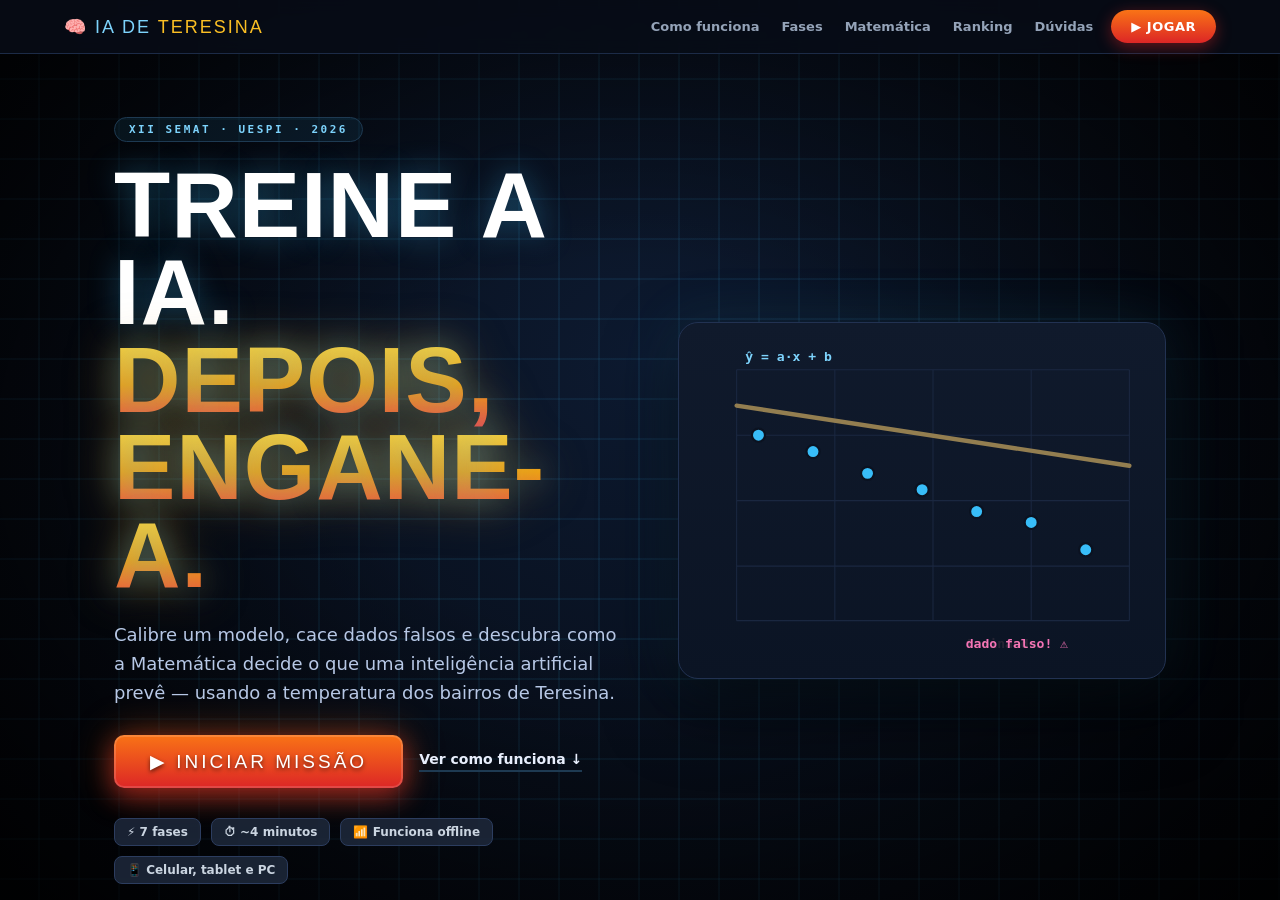
==== commit 662c0e11: "Refatoração: atualizar fases da missão e melhorar elementos da interface - Reduzi o número de fases " ====
--- a/index.html
+++ b/index.html
@@ -26,7 +26,7 @@
       <h1>TREINE A IA.<br><em>DEPOIS, ENGANE-A.</em></h1>
       <p class="lp-lead">Calibre um modelo, cace dados falsos e descubra como a Matemática decide o que uma inteligência artificial prevê — usando a temperatura dos bairros de Teresina.</p>
       <div class="lp-actions"><button class="btn-start js-start" id="btnStart">▶ INICIAR MISSÃO</button><a class="lp-ghost" role="link" tabindex="0" data-t="lpHow">Ver como funciona ↓</a></div>
-      <ul class="lp-proof"><li>⚡ 8 fases</li><li>⏱ ~5 minutos</li><li>📶 Funciona offline</li><li>📱 Celular, tablet e PC</li></ul>
+      <ul class="lp-proof"><li>⚡ 7 fases</li><li>⏱ ~4 minutos</li><li>📶 Funciona offline</li><li>📱 Celular, tablet e PC</li></ul>
     </div>
     <div class="lp-vis">
       <svg class="lp-svg" viewBox="0 0 420 300" role="img" aria-label="Uma reta de regressão é calibrada e depois puxada por um dado falso">
@@ -38,7 +38,7 @@
           <animate attributeName="y2" values="45;45;208;208;150;150;45" keyTimes="0;.1;.3;.5;.65;.9;1" dur="8s" repeatCount="indefinite"/>
           <animate attributeName="stroke" values="#ef4444;#ef4444;#22c55e;#22c55e;#a855f7;#a855f7;#ef4444" keyTimes="0;.1;.3;.5;.65;.9;1" dur="8s" repeatCount="indefinite"/>
         </line>
-        <text x="48" y="22">ŷ = a·x + b<animate attributeName="opacity" values="1;1" dur="1s" repeatCount="indefinite"/></text>
+        <text x="48" y="22">ŷ = a·x + b</text>
         <text x="250" y="285">IA calibrada ✓<animate attributeName="opacity" values="0;0;1;1;0;0" keyTimes="0;.28;.32;.5;.55;1" dur="8s" repeatCount="indefinite"/></text>
         <text x="250" y="285" style="fill:#f472b6">dado falso! ⚠<animate attributeName="opacity" values="0;0;1;1;0" keyTimes="0;.55;.6;.9;.95" dur="8s" repeatCount="indefinite"/></text>
         <text x="250" y="285" style="fill:#fca5a5">treinando…<animate attributeName="opacity" values="1;1;0;0;1" keyTimes="0;.1;.2;.95;1" dur="8s" repeatCount="indefinite"/></text>
@@ -47,15 +47,15 @@
   </section>
 
   <section class="lp-sec" id="lpHow">
-    <div class="lp-row rv"><div><div class="lp-tag">01 · TREINE</div><h3>Ensine a IA a enxergar o calor</h3><p>Arraste a reta até o erro (EQM) ficar mínimo. Cada ponto é um bairro de Teresina; cada barra é o quanto a IA errou. Você sente, na prática, o que “aprender com dados” significa.</p></div>
+    <div class="lp-row rv"><div><div class="lp-tag">01 · TREINE</div><h3>Ensine a IA a enxergar o calor</h3><p>Arraste a reta até o erro (EQM) ficar mínimo. Cada ponto é um bairro de Teresina; cada barra é o quanto a IA errou. Você sente, na prática, o que "aprender com dados" significa.</p></div>
       <div class="lp-art"><svg class="lp-svg" viewBox="0 0 320 190"><line x1="20" y1="40" x2="300" y2="150" stroke="#22c55e" stroke-width="4" stroke-linecap="round"/><g stroke="#94a3b8" stroke-dasharray="3 4"><path d="M60 62V45M110 82V105M160 102V90M210 122V140M260 142V132"/></g><g fill="#38bdf8"><circle cx="60" cy="45" r="6"/><circle cx="110" cy="105" r="6"/><circle cx="160" cy="90" r="6"/><circle cx="210" cy="140" r="6"/><circle cx="260" cy="132" r="6"/></g><text x="20" y="180" style="fill:#7dd3fc;font:800 12px ui-monospace,monospace">resíduo = y − ŷ</text></svg></div></div>
-    <div class="lp-row rv"><div><div class="lp-tag">02 · INVESTIGUE</div><h3>Detetive de dados</h3><p>Um sensor mente. Uma periferia ficou de fora. Descubra o <b>outlier</b>, corrija o <b>viés de amostragem</b> e veja a reta se endireitar para toda a cidade.</p></div>
+    <div class="lp-row rv"><div><div class="lp-tag">02 · INVESTIGUE</div><h3>Detetive de dados</h3><p>Um sensor mente. Descubra o <b>outlier</b>, corrija o modelo e veja a reta se endireitar para toda a cidade.</p></div>
       <div class="lp-art"><svg class="lp-svg" viewBox="0 0 320 190"><g fill="#164e63" stroke="#31456b" stroke-width="2"><rect x="10" y="10" width="95" height="50" rx="8"/><rect x="113" y="10" width="95" height="50" rx="8"/><rect x="216" y="10" width="95" height="50" rx="8"/><rect x="10" y="70" width="95" height="50" rx="8"/><rect x="113" y="70" width="95" height="50" rx="8"/><rect x="216" y="70" width="95" height="50" rx="8"/><rect x="113" y="130" width="95" height="50" rx="8"/><rect x="216" y="130" width="95" height="50" rx="8"/></g><rect class="blk" x="10" y="130" width="95" height="50" rx="8" stroke="#ef4444" stroke-width="2"/><text x="58" y="160" text-anchor="middle" style="fill:#fecaca">⚠ 44,0 °C</text></svg></div></div>
     <div class="lp-row rv"><div><div class="lp-tag">03 · ENGANE</div><h3>Agora, vire o hacker</h3><p>Plante dados falsos nas pontas do gráfico e faça a IA errar sem ser detectada. Você descobre a <b>alavancagem</b>: por que um único ponto no lugar certo vale mais que dez no meio.</p></div>
       <div class="lp-art"><svg class="lp-svg" viewBox="0 0 320 190"><line x1="20" y1="60" x2="300" y2="140" stroke="#38bdf8" stroke-width="3" stroke-dasharray="6 6" opacity=".6"/><line x1="20" y1="95" x2="300" y2="72" stroke="#a855f7" stroke-width="4" stroke-linecap="round"/><g fill="#38bdf8"><circle cx="50" cy="70" r="6"/><circle cx="110" cy="85" r="6"/><circle cx="170" cy="103" r="6"/><circle cx="230" cy="120" r="6"/></g><rect x="284" y="26" width="13" height="13" fill="#f472b6" transform="rotate(45 290 32)"/><text x="20" y="180" style="fill:#e9d5ff;font:800 12px ui-monospace,monospace">h = 1/n + (x−x̄)²/Σ(x−x̄)²</text></svg></div></div>
   </section>
 
-  <section class="lp-sec" id="lpPhases"><h2>8 FASES, 8 CONCEITOS</h2><p class="lp-sub">Da calibração ao ataque: cada fase ensina uma ideia real de ciência de dados e segurança de IA.</p><div class="lp-grid" id="lpGrid"></div></section>
+  <section class="lp-sec" id="lpPhases"><h2>7 FASES, 7 CONCEITOS</h2><p class="lp-sub">Da calibração ao ataque: cada fase ensina uma ideia real de ciência de dados e segurança de IA.</p><div class="lp-grid" id="lpGrid"></div></section>
 
   <section class="lp-sec" id="lpMath"><h2>A MATEMÁTICA POR TRÁS</h2><p class="lp-sub">Nada de caixa-preta: tudo que a IA faz aqui cabe numa folha de caderno.</p>
     <div class="lp-grid"><div class="lp-card"><b>Modelo</b><div class="lp-formula">ŷ = a·x + b</div><span>Reta que relaciona área verde e temperatura.</span></div>
@@ -80,7 +80,7 @@
     <div class="by">🎓 Estudantes do CETI Governador Dirceu Mendes Arcoverde</div><br>
     <b>XII Semana de Matemática da UESPI</b> · Feira de Matemática, Tecnologia e Inovação<br>
     16 a 19 de novembro de 2026 · Teresina, PI<br>
-    Tema: “Conexões Inteligentes: A Matemática na Era da IA e das Novas Tecnologias de Ensino”
+    Tema: "Conexões Inteligentes: A Matemática na Era da IA e das Novas Tecnologias de Ensino"
   </footer>
 </div></div>
 
@@ -89,7 +89,7 @@
   <div class="stage-card">
     <div class="stage-num" id="stageNum">1</div>
     <div class="stage-content">
-      <div class="stage-tag" id="stageTag">STAGE 01 / 08</div>
+      <div class="stage-tag" id="stageTag">STAGE 01 / 07</div>
       <div class="stage-title" id="stageTitle">CALIBRAÇÃO</div>
       <div class="stage-sub" id="stageSub">Arraste as pontas da reta</div>
     </div>
@@ -143,7 +143,6 @@
     <div class="pip" data-n="5"></div>
     <div class="pip" data-n="6"></div>
     <div class="pip" data-n="7"></div>
-    <div class="pip" data-n="8"></div>
   </div>
   <div class="banner" id="banner" role="status" aria-live="polite">Arraste as pontas da reta para calibrar a previsão de calor!</div>
   <div class="mathstrip">
@@ -270,7 +269,7 @@
       <div class="stat"><div class="v" id="finalCombo">0</div><div class="l">COMBO</div></div>
     </div>
     <div class="initials-row" id="initialsRow">
-      <input type="text" id="initialsInput" maxlength="3" placeholder="ABC" aria-label="Suas iniciais">
+      <input type="text" id="initialsInput" maxlength="8" placeholder="SEUNOME" aria-label="Suas iniciais (2 a 8 caracteres, sem espaços)">
       <button class="btn green" id="btnSaveRank" style="white-space:nowrap">SALVAR</button>
     </div>
     <div class="recap-t" id="recapT"></div>
--- a/style.css
+++ b/style.css
@@ -2,26 +2,18 @@
 body{font-family:'Segoe UI',system-ui,-apple-system,Roboto,sans-serif;
   background:radial-gradient(1400px 900px at 50% -20%,#1a2b4f 0%,#0b1220 55%,#04070e 100%);
   color:#e8eefc;overflow:hidden;-webkit-user-select:none;user-select:none;-webkit-tap-highlight-color:transparent}
-body::before{content:'';position:fixed;inset:0;pointer-events:none;z-index:1;
-  background:radial-gradient(ellipse at center,transparent 40%,rgba(0,0,0,.45) 100%)}
-body::after{content:'';position:fixed;inset:0;pointer-events:none;z-index:2;
-  background:repeating-linear-gradient(0deg,rgba(255,255,255,.015) 0px,rgba(255,255,255,.015) 1px,transparent 1px,transparent 3px);mix-blend-mode:overlay}
+body::before{content:'';position:fixed;inset:0;pointer-events:none;z-index:1;background:radial-gradient(ellipse at center,transparent 40%,rgba(0,0,0,.45) 100%)}
+body::after{content:'';position:fixed;inset:0;pointer-events:none;z-index:2;background:repeating-linear-gradient(0deg,rgba(255,255,255,.015) 0px,rgba(255,255,255,.015) 1px,transparent 1px,transparent 3px);mix-blend-mode:overlay}
 #app{display:flex;flex-direction:column;height:100vh;height:100dvh;position:relative;z-index:3}
-header{display:flex;align-items:center;gap:8px;
-  padding:calc(7px + env(safe-area-inset-top,0px)) calc(12px + env(safe-area-inset-right,0px)) 7px calc(12px + env(safe-area-inset-left,0px));
-  background:linear-gradient(180deg,rgba(20,30,52,.95),rgba(14,22,38,.92));
-  border-bottom:1px solid #2c3d5f;
-  box-shadow:0 2px 20px rgba(0,0,0,.5),inset 0 -1px 0 rgba(56,189,248,.15);
-  flex:0 0 auto;z-index:5;flex-wrap:wrap}
+header{display:flex;align-items:center;gap:8px;padding:calc(7px + env(safe-area-inset-top,0px)) calc(12px + env(safe-area-inset-right,0px)) 7px calc(12px + env(safe-area-inset-left,0px));
+  background:linear-gradient(180deg,rgba(20,30,52,.95),rgba(14,22,38,.92));border-bottom:1px solid #2c3d5f;
+  box-shadow:0 2px 20px rgba(0,0,0,.5),inset 0 -1px 0 rgba(56,189,248,.15);flex:0 0 auto;z-index:5;flex-wrap:wrap}
 .brand{font-family:'Impact','Arial Black',sans-serif;font-weight:900;font-size:17px;letter-spacing:2px;white-space:nowrap;
-  background:linear-gradient(180deg,#7dd3fc,#2563eb);-webkit-background-clip:text;background-clip:text;color:transparent;
-  filter:drop-shadow(0 0 8px rgba(56,189,248,.5))}
-.brand span{background:linear-gradient(180deg,#fde68a,#f59e0b);-webkit-background-clip:text;background-clip:text;color:transparent;
-  filter:drop-shadow(0 0 8px rgba(245,158,11,.5))}
+  background:linear-gradient(180deg,#7dd3fc,#2563eb);-webkit-background-clip:text;background-clip:text;color:transparent;filter:drop-shadow(0 0 8px rgba(56,189,248,.5))}
+.brand span{background:linear-gradient(180deg,#fde68a,#f59e0b);-webkit-background-clip:text;background-clip:text;color:transparent;filter:drop-shadow(0 0 8px rgba(245,158,11,.5))}
 .hud{margin-left:auto;display:flex;gap:6px;align-items:center;flex-wrap:wrap;justify-content:flex-end}
 .chip{background:linear-gradient(180deg,#1e2a44,#141e33);border:1px solid #2c3d5f;border-radius:6px;padding:5px 10px;
-  font-size:11.5px;font-weight:800;color:#c9d8f5;white-space:nowrap;
-  box-shadow:inset 0 1px 0 rgba(255,255,255,.05),0 2px 6px rgba(0,0,0,.3);
+  font-size:11.5px;font-weight:800;color:#c9d8f5;white-space:nowrap;box-shadow:inset 0 1px 0 rgba(255,255,255,.05),0 2px 6px rgba(0,0,0,.3);
   letter-spacing:.5px;font-family:ui-monospace,'Cascadia Code',monospace}
 .chip b{color:#7dd3fc;font-weight:900}
 .chip.timer{color:#fde68a;border-color:#78350f;box-shadow:inset 0 1px 0 rgba(255,255,255,.05),0 0 12px rgba(245,158,11,.2)}
@@ -38,9 +30,8 @@
 .pip.active{background:linear-gradient(90deg,#38bdf8,#0ea5e9);border-color:#7dd3fc;box-shadow:0 0 12px rgba(56,189,248,.7);animation:pipPulse 1.2s ease-in-out infinite}
 @keyframes pipPulse{50%{box-shadow:0 0 20px rgba(56,189,248,1)}}
 .banner{flex:0 0 auto;padding:8px 14px;font-size:13.5px;font-weight:800;text-align:center;
-  background:linear-gradient(180deg,rgba(30,42,68,.7),rgba(15,25,42,.85));
-  border-bottom:1px solid #1c2b47;color:#cfe4ff;min-height:38px;display:flex;align-items:center;justify-content:center;
-  transition:background .3s;letter-spacing:.3px;text-shadow:0 1px 3px rgba(0,0,0,.5)}
+  background:linear-gradient(180deg,rgba(30,42,68,.7),rgba(15,25,42,.85));border-bottom:1px solid #1c2b47;
+  color:#cfe4ff;min-height:38px;display:flex;align-items:center;justify-content:center;transition:background .3s;letter-spacing:.3px;text-shadow:0 1px 3px rgba(0,0,0,.5)}
 .banner.alert{background:linear-gradient(180deg,rgba(127,29,29,.75),rgba(60,15,15,.85));border-color:#7f1d1d;color:#fecaca;animation:bannerAlert 1s ease-in-out infinite}
 @keyframes bannerAlert{50%{background:linear-gradient(180deg,rgba(185,28,28,.9),rgba(80,15,15,.9))}}
 .banner.ok{background:linear-gradient(180deg,rgba(21,128,61,.6),rgba(10,60,30,.85));border-color:#166534;color:#bbf7d0}
@@ -51,7 +42,7 @@
 .mathstrip{flex:0 0 auto;display:flex;align-items:center;gap:10px;padding:5px 14px;background:#0a1220;border-bottom:1px solid #16233a;
   font-family:ui-monospace,'Cascadia Code',Consolas,monospace;font-size:12px;color:#8fa6c9;overflow:hidden;white-space:nowrap}
 .ms-tag{font-size:8px;letter-spacing:1.4px;text-transform:uppercase;color:#38bdf8;font-weight:900;border:1px solid #1e3a52;border-radius:4px;padding:2px 6px;flex:0 0 auto;background:rgba(56,189,248,.08)}
-.ms-body{overflow:hidden;text-overflow:ellipsis;min-width:0;flex:1 1 auto;cursor:pointer;transition:color .15s}
+.ms-body{overflow:hidden;text-overflow:ellipsis;min-width:0;flex:1 1 auto;cursor:pointer;transition:color .15s;word-spacing:1px}
 .ms-body:hover{color:#c9d8f5}
 .ms-body b{color:#7dd3fc;font-weight:800}
 .ms-body em{color:#fde68a;font-style:normal;font-weight:900}
@@ -63,8 +54,7 @@
 .train-stat .lbl{font-size:7.5px;letter-spacing:.5px;text-transform:uppercase;color:#45608c}
 .train-stat .val{font-size:11px;color:#7dd3fc;font-weight:800;font-family:ui-monospace,monospace}
 main{flex:1 1 auto;display:grid;grid-template-columns:1.32fr 1fr;gap:9px;
-  padding:9px calc(9px + env(safe-area-inset-right,0px)) calc(9px + env(safe-area-inset-bottom,0px)) calc(9px + env(safe-area-inset-left,0px));
-  min-height:0}
+  padding:9px calc(9px + env(safe-area-inset-right,0px)) calc(9px + env(safe-area-inset-bottom,0px)) calc(9px + env(safe-area-inset-left,0px));min-height:0}
 .panel{position:relative;background:linear-gradient(180deg,#101a2c,#0b1424);border:1px solid #223252;border-radius:12px;min-height:0;overflow:hidden;box-shadow:0 6px 24px rgba(0,0,0,.5),inset 0 1px 0 rgba(255,255,255,.03)}
 #graphPanel{display:flex}
 #graphPanel.boss{border-color:#ef4444;animation:bossPulse 1.4s ease-in-out infinite}
@@ -100,7 +90,7 @@
 #graph.grab:active{cursor:grabbing}
 #graph.crosshair{cursor:crosshair}
 #graph.pointer{cursor:pointer}
-#graph.hackcursor{cursor:crosshair;filter:hue-rotate(0deg)}
+#graph.hackcursor{cursor:crosshair}
 .prec-overlay{position:absolute;top:8px;left:10px;pointer-events:none;font-size:9.5px;font-weight:800;color:#7f93b8;letter-spacing:.5px;text-transform:uppercase}
 .prec-bar{width:100px;height:5px;background:#0a1424;border-radius:99px;margin-top:4px;overflow:hidden;border:1px solid #1e2c46}
 .prec-fill{height:100%;width:0%;border-radius:99px;background:linear-gradient(90deg,#ef4444,#eab308,#22c55e);background-size:300% 100%;transition:width .2s}
@@ -190,17 +180,15 @@
 .concept-icon{font-size:19px;margin-bottom:3px}
 .concept-tag{font-size:8.5px;letter-spacing:1.5px;color:#38bdf8;font-weight:900;text-transform:uppercase;margin-bottom:2px}
 .concept-title{font-size:13px;font-weight:900;color:#e8eefc;margin-bottom:4px;line-height:1.25}
-.concept-text{font-size:11.5px;line-height:1.45;color:#93a9cc;margin-bottom:7px}
-.concept-formula{font-family:ui-monospace,'Cascadia Code',monospace;font-size:11.5px;color:#7dd3fc;background:#0a1322;padding:5px 8px;border-radius:5px;text-align:center;font-weight:800;border:1px solid #1a2742}
+.concept-text{font-size:11.5px;line-height:1.45;color:#93a9cc;margin-bottom:7px;overflow-wrap:break-word}
+.concept-formula{font-family:ui-monospace,'Cascadia Code',monospace;font-size:11.5px;color:#7dd3fc;background:#0a1322;padding:5px 8px;border-radius:5px;text-align:center;font-weight:800;border:1px solid #1a2742;overflow-wrap:break-word}
 
 .edu-card{max-width:520px;text-align:center;padding:28px 30px 24px;position:relative;background:linear-gradient(180deg,#152138 0%,#0d1828 100%);
   border:1px solid #38bdf8;box-shadow:0 24px 60px rgba(0,0,0,.7),0 0 40px rgba(56,189,248,.25)}
 .card.edu-card{overflow:visible;max-height:none;margin-top:14px}
 .edu-scroll{max-height:calc(90vh - 70px);max-height:calc(90dvh - 70px);overflow-y:auto;overflow-x:hidden;padding:0 2px;-webkit-overflow-scrolling:touch}
-.edu-badge{z-index:2;white-space:nowrap}
-.edu-badge{position:absolute;top:-11px;left:50%;transform:translateX(-50%);padding:3px 16px;border-radius:5px;
-  background:linear-gradient(180deg,#38bdf8,#0284c7);color:#fff;font-size:10px;font-weight:900;letter-spacing:3px;
-  box-shadow:0 4px 12px rgba(56,189,248,.5)}
+.edu-badge{z-index:2;white-space:nowrap;position:absolute;top:-11px;left:50%;transform:translateX(-50%);padding:3px 16px;border-radius:5px;
+  background:linear-gradient(180deg,#38bdf8,#0284c7);color:#fff;font-size:10px;font-weight:900;letter-spacing:3px;box-shadow:0 4px 12px rgba(56,189,248,.5)}
 .edu-icon{font-size:50px;margin:10px 0 6px;filter:drop-shadow(0 0 18px rgba(56,189,248,.6))}
 .edu-term{font-family:'Impact','Arial Black',sans-serif;font-size:24px;letter-spacing:1.5px;color:#7dd3fc;margin-bottom:14px;text-shadow:0 0 15px rgba(56,189,248,.5)}
 .edu-def{font-size:14px;line-height:1.6;color:#dbe7fb;margin-bottom:14px;text-align:left}
@@ -228,7 +216,7 @@
 .calcbox .ok{color:#4ade80;font-weight:800}
 .options{display:flex;flex-direction:column;gap:8px;margin-top:8px}
 .options button{padding:13px 14px;border-radius:8px;border:2px solid #2c3d5f;background:linear-gradient(180deg,#16223a,#0f1a2e);
-  color:#dbe8ff;font-size:15px;font-weight:700;cursor:pointer;font-family:inherit;transition:.15s;box-shadow:inset 0 1px 0 rgba(255,255,255,.04)}
+  color:#dbe8ff;font-size:15px;font-weight:700;cursor:pointer;font-family:inherit;transition:.15s;box-shadow:inset 0 1px 0 rgba(255,255,255,.04);text-align:left}
 .options button:hover{background:linear-gradient(180deg,#1e2d4a,#16233c);border-color:#3d5480}
 .options button:disabled{cursor:default}
 .options button.right{background:linear-gradient(180deg,#166534,#14532d);border-color:#22c55e;color:#bbf7d0}
@@ -275,16 +263,17 @@
 .rank-item{display:flex;align-items:center;gap:8px;padding:6px 10px;border-radius:6px;background:linear-gradient(180deg,#0c1526,#081020);
   margin-bottom:4px;font-size:12.5px;font-family:ui-monospace,monospace;border:1px solid #152033}
 .rank-item .pos{font-weight:900;color:#f59e0b;width:22px;font-size:13px}
-.rank-item .nm{font-weight:900;color:#e8eefc;flex:1;letter-spacing:1px}
+.rank-item .nm{font-weight:900;color:#e8eefc;flex:1;letter-spacing:.5px;overflow:hidden;text-overflow:ellipsis;white-space:nowrap;min-width:0}
 .rank-item .sc{color:#7dd3fc;font-weight:900}
 .rank-item .tm{color:#5d7196;font-size:11px}
 .initials-row{display:flex;gap:8px;margin:10px 0}
 .initials-row input{flex:1;padding:11px 13px;border-radius:8px;border:2px solid #2c3d5f;background:#0c1526;color:#e8eefc;font-size:16px;font-weight:900;
-  font-family:ui-monospace,monospace;letter-spacing:5px;text-align:center;text-transform:uppercase;outline:none}
+  font-family:ui-monospace,monospace;letter-spacing:2px;text-align:center;text-transform:uppercase;outline:none;min-width:0}
 .initials-row input:focus{border-color:#38bdf8;box-shadow:0 0 15px rgba(56,189,248,.4)}
 @keyframes shake{0%,100%{transform:translate(0,0)}15%{transform:translate(-4px,2px)}30%{transform:translate(4px,-2px)}45%{transform:translate(-3px,-1px)}60%{transform:translate(3px,1px)}80%{transform:translate(-2px,1px)}}
 .shake{animation:shake .45s ease-out}
 
+/* RESPONSIVO */
 @media (max-aspect-ratio: 1/1) and (max-width: 1024px) {
   main { grid-template-columns: 1fr; grid-template-rows: 1.15fr 1fr; gap: 6px;
     padding: 6px calc(6px + env(safe-area-inset-right,0px)) calc(6px + env(safe-area-inset-bottom,0px)) calc(6px + env(safe-area-inset-left,0px)); }
@@ -298,6 +287,14 @@
   .concept-card { top: auto; bottom: 10px; right: 10px; left: 10px; width: auto; }
   .train-log { left: 46px; right: 10px; font-size: 8.5px; }
 }
+
+/* MATH STRIP: permite quebra em telas estreitas (evita truncamento "colado") */
+@media (max-width: 700px) {
+  .mathstrip { white-space: normal; flex-wrap: wrap; align-items: center; row-gap: 2px; line-height: 1.35; padding: 4px 8px; }
+  .ms-body { white-space: normal; overflow: hidden; text-overflow: clip; display: -webkit-box; -webkit-line-clamp: 2; -webkit-box-orient: vertical; word-spacing: 1px; }
+  .train-indicator { display: none; }
+}
+
 @media (max-width: 500px) {
   main { grid-template-rows: 1.25fr 1fr; gap: 5px;
     padding: 5px calc(5px + env(safe-area-inset-right,0px)) calc(5px + env(safe-area-inset-bottom,0px)) calc(5px + env(safe-area-inset-left,0px)); }
@@ -339,6 +336,7 @@
   .hack-toolbar { bottom: 6px; left: 6px; }
   .hack-btn { font-size: 10px; padding: 5px 8px; }
 }
+
 @media (max-width: 380px) {
   .chip.lvl { display: none; }
   .chip.combo { font-size: 9px; }
@@ -349,7 +347,10 @@
   .final-title { font-size: 22px; }
   .btn-start { font-size: 16px; padding: 12px 30px; letter-spacing: 2px; }
   .pip { width: 14px; }
-}
+  .mathstrip { font-size: 9px; padding: 3px 6px; }
+  .initials-row input { font-size: 14px; letter-spacing: 1px; }
+}
+
 @media (max-height: 560px) and (orientation: landscape) {
   main { grid-template-columns: 1.2fr 1fr; grid-template-rows: 1fr; gap: 5px;
     padding: 5px calc(5px + env(safe-area-inset-right,0px)) calc(5px + env(safe-area-inset-bottom,0px)) calc(5px + env(safe-area-inset-left,0px)); }
@@ -389,6 +390,7 @@
   .hack-toolbar { bottom: 6px; left: 6px; }
   .hack-btn { font-size: 9.5px; padding: 4px 7px; }
 }
+
 @media (max-height: 400px) and (orientation: landscape) {
   .edu-icon { display: none; }
   .edu-term { font-size: 16px; margin-bottom: 6px; }
@@ -399,12 +401,14 @@
   .btn { padding: 10px 16px; font-size: 13px; }
   .card, .edu-card { padding: 10px 12px; }
 }
+
 @media (min-width: 900px) and (max-width: 1300px) and (max-height: 850px) and (orientation: landscape) {
   main { gap: 6px; padding: 6px; }
   .banner { font-size: 12.5px; min-height: 34px; }
   .mathstrip { font-size: 11px; }
   .chip { font-size: 10.5px; padding: 4px 8px; }
 }
+
 @media (hover: none) {
   #map polygon:hover { stroke: #31456b; stroke-width: 1.5; filter: none; }
   button.chip:hover { background: linear-gradient(180deg,#243354,#182236); border-color: #2c3d5f;
@@ -416,11 +420,12 @@
   .options button:hover { background: linear-gradient(180deg,#16223a,#0f1a2e); border-color: #2c3d5f; }
   .hack-btn:hover { background: linear-gradient(180deg,#2a1745,#180d28); border-color: #a855f7; }
 }
+
 @media (prefers-reduced-motion: reduce) {
   *,*::before,*::after { animation-duration: .01ms !important; animation-iteration-count: 1 !important; transition-duration: .01ms !important; }
 }
 
-/* ===== LANDING (estilo editorial/arcade) ===== */
+/* LANDING */
 .splash{display:none;overflow-x:hidden;overflow-y:auto;overscroll-behavior:contain;-webkit-overflow-scrolling:touch;scroll-behavior:smooth;align-items:initial;justify-content:initial}
 .splash.show{display:block}
 .splash::before,.splash::after{position:fixed}
@@ -487,17 +492,15 @@
 }
 @media (prefers-reduced-motion:reduce){.rv{opacity:1;transform:none}.lp-vis{animation:none}}
 
-/* ===== Revisão 2: engajamento ===== */
 .ai-say{position:absolute;top:30px;right:100px;max-width:180px;padding:7px 11px;border-radius:12px 12px 2px 12px;background:rgba(10,18,32,.93);border:1px solid #38bdf8;color:#dff3ff;font-size:12px;font-weight:800;line-height:1.35;z-index:7;pointer-events:none;opacity:0;transform:translateY(6px) scale(.96);transition:.3s cubic-bezier(.2,1.2,.4,1);box-shadow:0 6px 20px rgba(0,0,0,.5)}
 .ai-say.show{opacity:1;transform:none}
 .ai-say.bad{border-color:#ef4444;color:#fecaca}
 .ai-say.hk{border-color:#a855f7;color:#e9d5ff}
-@media (max-width:600px){.ai-say{right:66px;max-width:140px;font-size:11px;top:20px}}
+@media (max-width:600px){.ai-say{right:66px;max-width:160px;font-size:11px;top:20px}}
 .recap-t{font-size:11px;letter-spacing:1px;color:#7f93b8;font-weight:900;text-transform:uppercase;margin-top:6px}
 .recap{display:flex;flex-wrap:wrap;gap:5px;justify-content:center;margin:8px 0 4px}
 .recap span{padding:3px 9px;border-radius:99px;background:#0c1526;border:1px solid #1e2c46;font-size:11px;font-weight:800;color:#93a9cc}
 
-/* ===== Revisão 3: estande e acessibilidade ===== */
 button{touch-action:manipulation}
 :focus-visible{outline:2px solid #7dd3fc;outline-offset:2px}
 @media (prefers-reduced-motion:reduce){.splash{scroll-behavior:auto}}
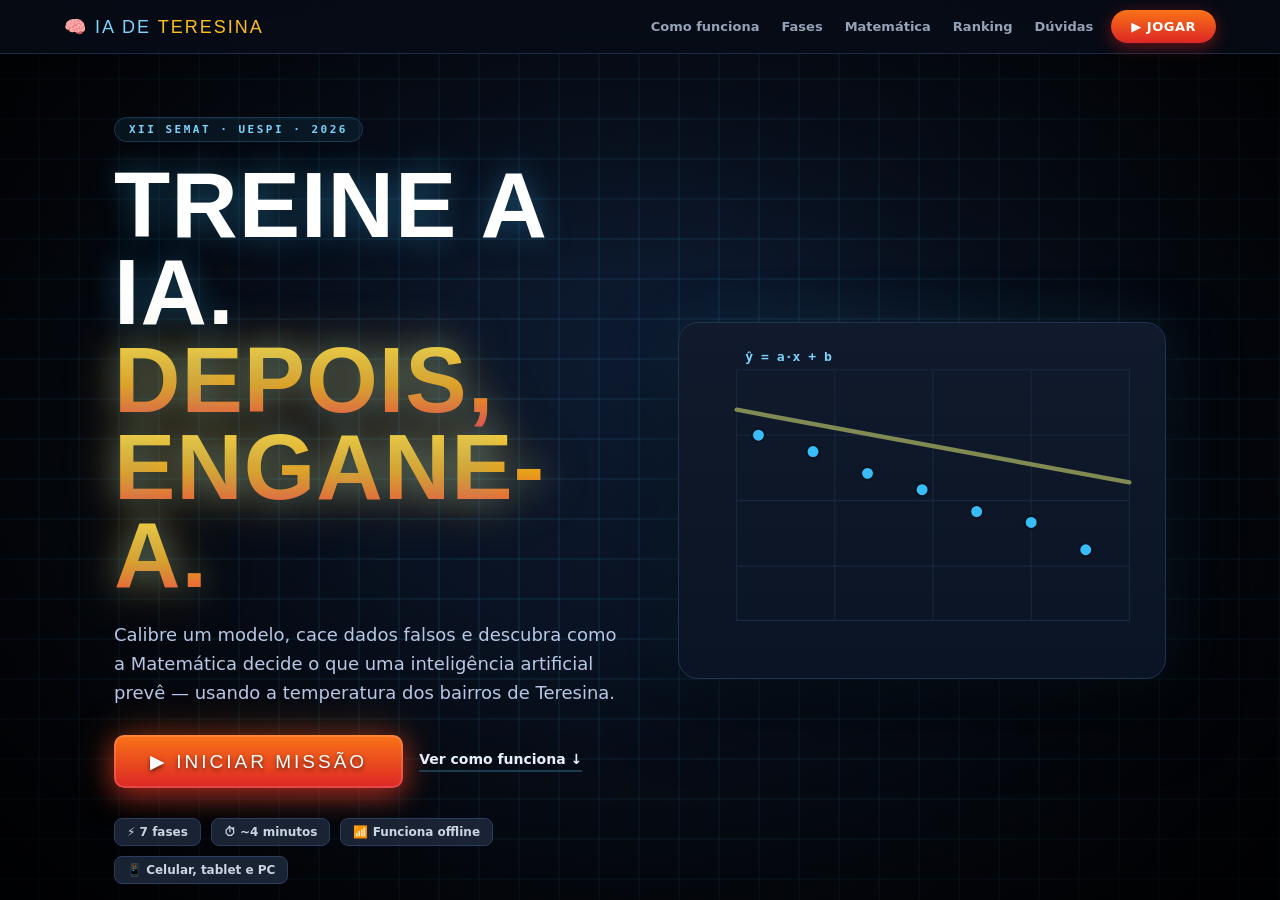
==== commit a863555e: "Remover texto de aviso sobre dado falso na animação" ====
--- a/index.html
+++ b/index.html
@@ -40,7 +40,6 @@
         </line>
         <text x="48" y="22">ŷ = a·x + b</text>
         <text x="250" y="285">IA calibrada ✓<animate attributeName="opacity" values="0;0;1;1;0;0" keyTimes="0;.28;.32;.5;.55;1" dur="8s" repeatCount="indefinite"/></text>
-        <text x="250" y="285" style="fill:#f472b6">dado falso! ⚠<animate attributeName="opacity" values="0;0;1;1;0" keyTimes="0;.55;.6;.9;.95" dur="8s" repeatCount="indefinite"/></text>
         <text x="250" y="285" style="fill:#fca5a5">treinando…<animate attributeName="opacity" values="1;1;0;0;1" keyTimes="0;.1;.2;.95;1" dur="8s" repeatCount="indefinite"/></text>
       </svg>
     </div>
--- a/style.css
+++ b/style.css
@@ -290,8 +290,24 @@
 
 /* MATH STRIP: permite quebra em telas estreitas (evita truncamento "colado") */
 @media (max-width: 700px) {
-  .mathstrip { white-space: normal; flex-wrap: wrap; align-items: center; row-gap: 2px; line-height: 1.35; padding: 4px 8px; }
-  .ms-body { white-space: normal; overflow: hidden; text-overflow: clip; display: -webkit-box; -webkit-line-clamp: 2; -webkit-box-orient: vertical; word-spacing: 1px; }
+  .mathstrip {
+    white-space: normal;
+    flex-wrap: wrap;
+    align-items: center;
+    gap: 2px;
+    line-height: 1.35;
+    padding: 4px 8px;
+  }
+  .ms-body {
+    white-space: normal;
+    overflow: hidden;
+    display: -webkit-box;
+    -webkit-line-clamp: 2;
+    -webkit-box-orient: vertical;
+    line-clamp: 2;
+    box-orient: vertical;
+    word-spacing: 1px;
+  }
   .train-indicator { display: none; }
 }
 
@@ -503,4 +519,4 @@
 
 button{touch-action:manipulation}
 :focus-visible{outline:2px solid #7dd3fc;outline-offset:2px}
-@media (prefers-reduced-motion:reduce){.splash{scroll-behavior:auto}}+@media (prefers-reduced-motion:reduce){.splash{scroll-behavior:auto}}
